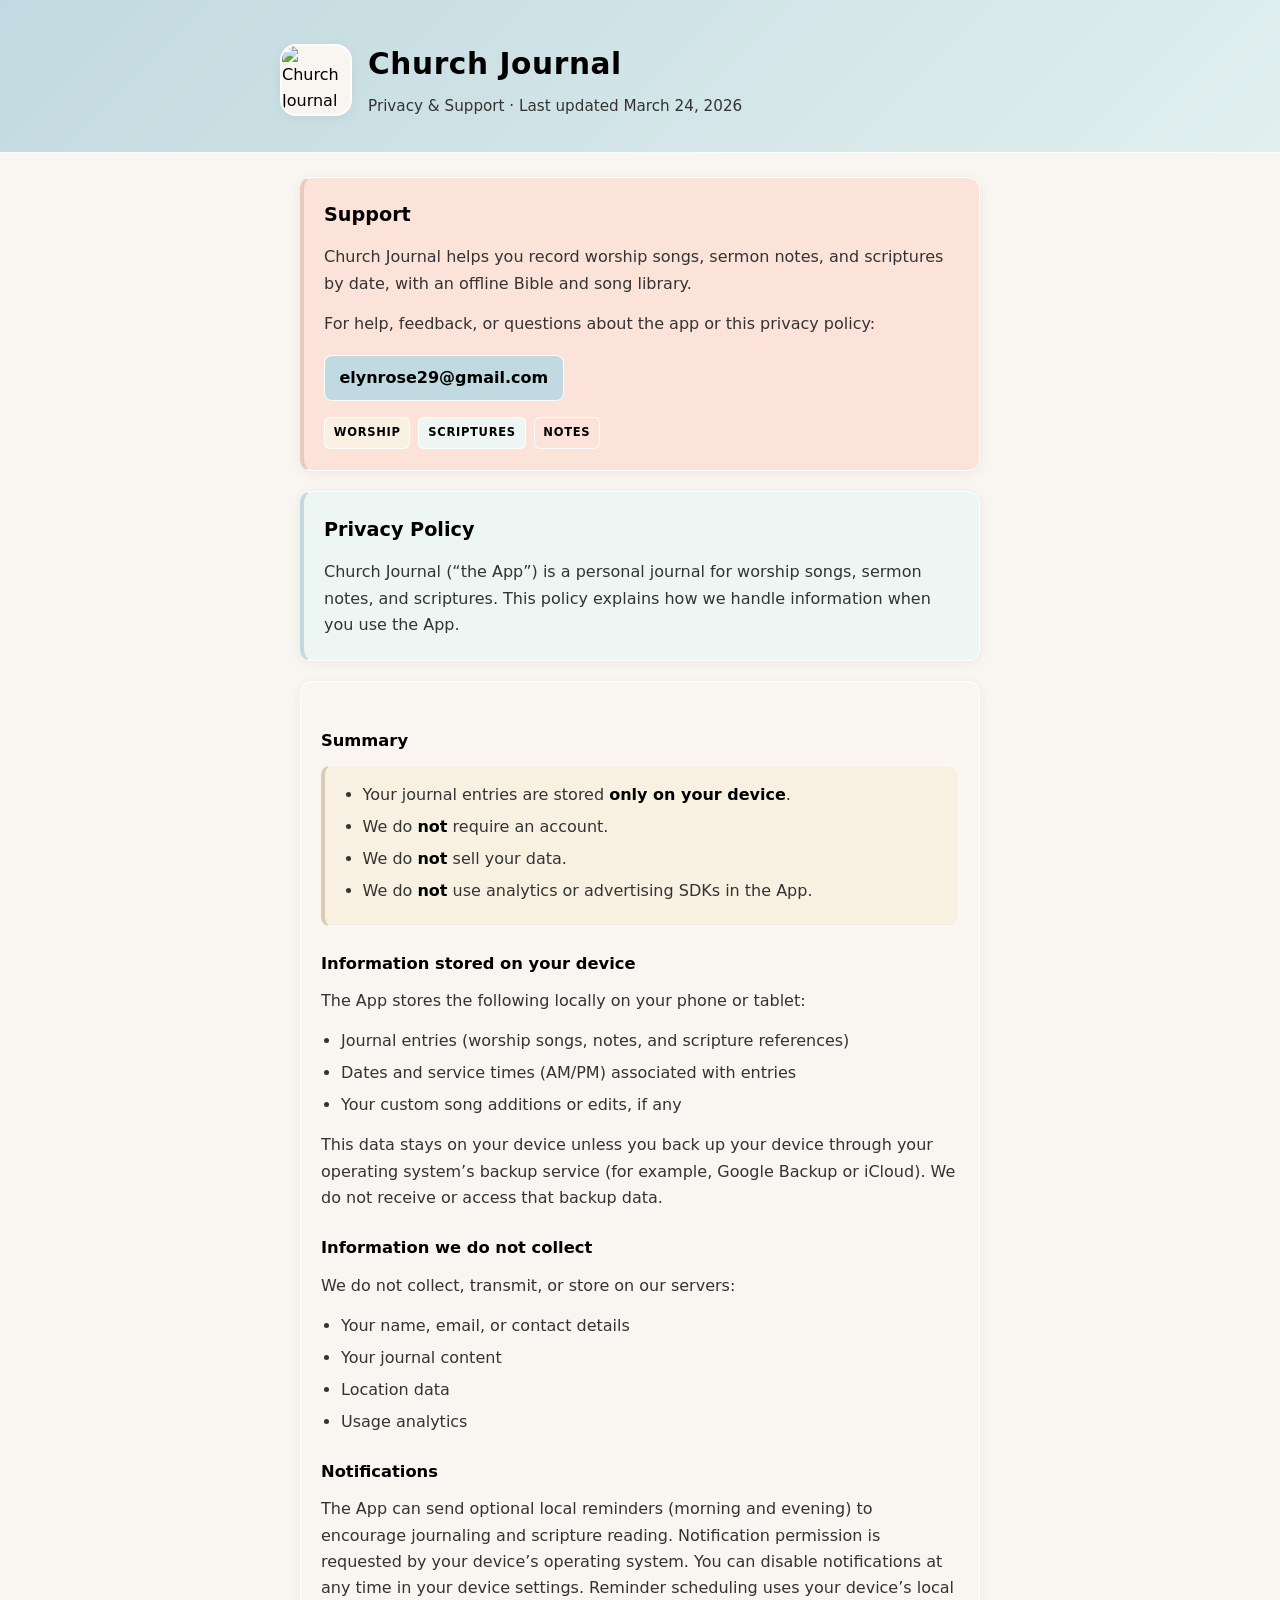
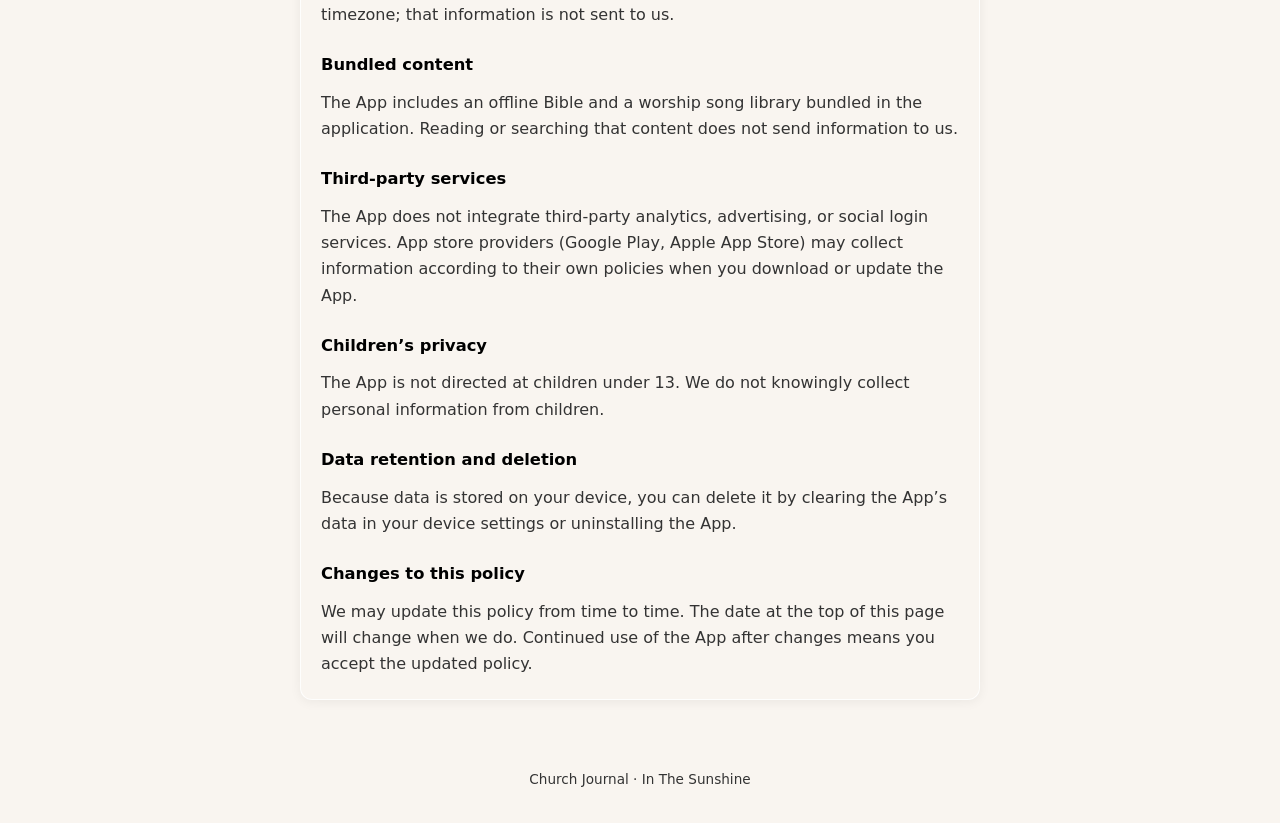
==== index.html @ a9217f93 "Style privacy and support page with Church Journal theme colors. Co-authored-by: Cursor <cursoragent" ====
<!DOCTYPE html>
<html lang="en">
<head>
  <meta charset="utf-8">
  <meta name="viewport" content="width=device-width, initial-scale=1">
  <title>Church Journal — Privacy & Support</title>
  <style>
    :root {
      --creamy-yellow: #F8F1E1;
      --mint-green: #EEF6F4;
      --off-white: #F9F5F0;
      --peach: #FBE3D9;
      --seafoam: #E1EFEE;
      --dusty-blue: #C1D9E0;
      --worship-accent: #DCCAB5;
      --notes-accent: #EACABD;
      --text: #000000;
      --text-soft: #333333;
      --border: rgba(255, 255, 255, 0.9);
      --shadow: 0 2px 12px rgba(0, 0, 0, 0.06);
    }

    * {
      box-sizing: border-box;
    }

    body {
      margin: 0;
      font-family: system-ui, -apple-system, "Segoe UI", sans-serif;
      background: var(--off-white);
      color: var(--text);
      line-height: 1.65;
    }

    .page {
      min-height: 100vh;
    }

    header {
      background: linear-gradient(135deg, var(--dusty-blue) 0%, var(--seafoam) 100%);
      border-bottom: 1px solid var(--border);
      padding: 2.5rem 1.25rem 2rem;
    }

    .header-inner {
      max-width: 720px;
      margin: 0 auto;
      display: flex;
      align-items: center;
      gap: 1rem;
    }

    .app-icon {
      width: 72px;
      height: 72px;
      border-radius: 16px;
      box-shadow: var(--shadow);
      border: 2px solid var(--border);
      background: var(--off-white);
      object-fit: cover;
    }

    header h1 {
      margin: 0;
      font-size: 1.85rem;
      font-weight: 800;
      letter-spacing: 0.02em;
    }

    header .subtitle {
      margin: 0.35rem 0 0;
      font-size: 0.95rem;
      color: var(--text-soft);
    }

    main {
      max-width: 720px;
      margin: 0 auto;
      padding: 1.5rem 1.25rem 3rem;
    }

    .section {
      background: #fff;
      border: 1px solid var(--border);
      border-radius: 12px;
      padding: 1.35rem 1.25rem;
      margin-bottom: 1.25rem;
      box-shadow: var(--shadow);
    }

    .section-support {
      background: var(--peach);
      border-left: 4px solid var(--notes-accent);
    }

    .section-privacy {
      background: var(--mint-green);
      border-left: 4px solid var(--dusty-blue);
    }

    .section-body {
      background: var(--off-white);
    }

    h2 {
      margin: 0 0 0.85rem;
      font-size: 1.2rem;
      font-weight: 700;
    }

    h3 {
      margin: 1.5rem 0 0.65rem;
      font-size: 1.02rem;
      font-weight: 700;
    }

    p {
      margin: 0 0 0.85rem;
      color: var(--text-soft);
    }

    p:last-child {
      margin-bottom: 0;
    }

    ul {
      margin: 0 0 0.85rem;
      padding-left: 1.25rem;
      color: var(--text-soft);
    }

    li {
      margin-bottom: 0.35rem;
    }

    li strong,
    p strong {
      color: var(--text);
    }

    a {
      color: var(--text);
      font-weight: 600;
      text-decoration: underline;
      text-decoration-color: var(--dusty-blue);
      text-underline-offset: 3px;
    }

    a:hover {
      text-decoration-color: var(--text);
    }

    .email-link {
      display: inline-block;
      margin-top: 0.25rem;
      padding: 0.55rem 0.9rem;
      background: var(--dusty-blue);
      border-radius: 8px;
      text-decoration: none;
      border: 1px solid var(--border);
    }

    .email-link:hover {
      background: var(--seafoam);
    }

    .summary-box {
      background: var(--creamy-yellow);
      border: 1px solid var(--border);
      border-left: 4px solid var(--worship-accent);
      border-radius: 10px;
      padding: 1rem 1.1rem;
      margin: 0.5rem 0 1rem;
    }

    .summary-box ul {
      margin-bottom: 0;
    }

    .category-strip {
      display: flex;
      gap: 0.5rem;
      flex-wrap: wrap;
      margin-top: 1rem;
    }

    .chip {
      font-size: 0.72rem;
      font-weight: 700;
      letter-spacing: 0.06em;
      text-transform: uppercase;
      padding: 0.35rem 0.55rem;
      border-radius: 6px;
      border: 1px solid var(--border);
    }

    .chip-worship { background: var(--creamy-yellow); }
    .chip-scripture { background: var(--mint-green); }
    .chip-notes { background: var(--peach); }

    footer {
      max-width: 720px;
      margin: 0 auto;
      padding: 0 1.25rem 2rem;
      text-align: center;
      font-size: 0.85rem;
      color: var(--text-soft);
    }

    @media (max-width: 480px) {
      header {
        padding-top: 2rem;
      }

      .header-inner {
        flex-direction: column;
        text-align: center;
      }

      header h1 {
        font-size: 1.55rem;
      }
    }
  </style>
</head>
<body>
  <div class="page">
    <header>
      <div class="header-inner">
        <img
          class="app-icon"
          src="https://raw.githubusercontent.com/elynrose/daily_light_journal/master/assets/app_icon.png"
          alt="Church Journal app icon"
          width="72"
          height="72"
        >
        <div>
          <h1>Church Journal</h1>
          <p class="subtitle">Privacy &amp; Support · Last updated March 24, 2026</p>
        </div>
      </div>
    </header>

    <main>
      <section class="section section-support" id="support">
        <h2>Support</h2>
        <p>Church Journal helps you record worship songs, sermon notes, and scriptures by date, with an offline Bible and song library.</p>
        <p>For help, feedback, or questions about the app or this privacy policy:</p>
        <p><a class="email-link" href="mailto:elynrose29@gmail.com">elynrose29@gmail.com</a></p>
        <div class="category-strip" aria-hidden="true">
          <span class="chip chip-worship">Worship</span>
          <span class="chip chip-scripture">Scriptures</span>
          <span class="chip chip-notes">Notes</span>
        </div>
      </section>

      <section class="section section-privacy" id="privacy">
        <h2>Privacy Policy</h2>
        <p>Church Journal (“the App”) is a personal journal for worship songs, sermon notes, and scriptures. This policy explains how we handle information when you use the App.</p>
      </section>

      <section class="section section-body">
        <h3>Summary</h3>
        <div class="summary-box">
          <ul>
            <li>Your journal entries are stored <strong>only on your device</strong>.</li>
            <li>We do <strong>not</strong> require an account.</li>
            <li>We do <strong>not</strong> sell your data.</li>
            <li>We do <strong>not</strong> use analytics or advertising SDKs in the App.</li>
          </ul>
        </div>

        <h3>Information stored on your device</h3>
        <p>The App stores the following locally on your phone or tablet:</p>
        <ul>
          <li>Journal entries (worship songs, notes, and scripture references)</li>
          <li>Dates and service times (AM/PM) associated with entries</li>
          <li>Your custom song additions or edits, if any</li>
        </ul>
        <p>This data stays on your device unless you back up your device through your operating system’s backup service (for example, Google Backup or iCloud). We do not receive or access that backup data.</p>

        <h3>Information we do not collect</h3>
        <p>We do not collect, transmit, or store on our servers:</p>
        <ul>
          <li>Your name, email, or contact details</li>
          <li>Your journal content</li>
          <li>Location data</li>
          <li>Usage analytics</li>
        </ul>

        <h3>Notifications</h3>
        <p>The App can send optional local reminders (morning and evening) to encourage journaling and scripture reading. Notification permission is requested by your device’s operating system. You can disable notifications at any time in your device settings. Reminder scheduling uses your device’s local timezone; that information is not sent to us.</p>

        <h3>Bundled content</h3>
        <p>The App includes an offline Bible and a worship song library bundled in the application. Reading or searching that content does not send information to us.</p>

        <h3>Third-party services</h3>
        <p>The App does not integrate third-party analytics, advertising, or social login services. App store providers (Google Play, Apple App Store) may collect information according to their own policies when you download or update the App.</p>

        <h3>Children’s privacy</h3>
        <p>The App is not directed at children under 13. We do not knowingly collect personal information from children.</p>

        <h3>Data retention and deletion</h3>
        <p>Because data is stored on your device, you can delete it by clearing the App’s data in your device settings or uninstalling the App.</p>

        <h3>Changes to this policy</h3>
        <p>We may update this policy from time to time. The date at the top of this page will change when we do. Continued use of the App after changes means you accept the updated policy.</p>
      </section>
    </main>

    <footer>
      Church Journal · In The Sunshine
    </footer>
  </div>
</body>
</html>
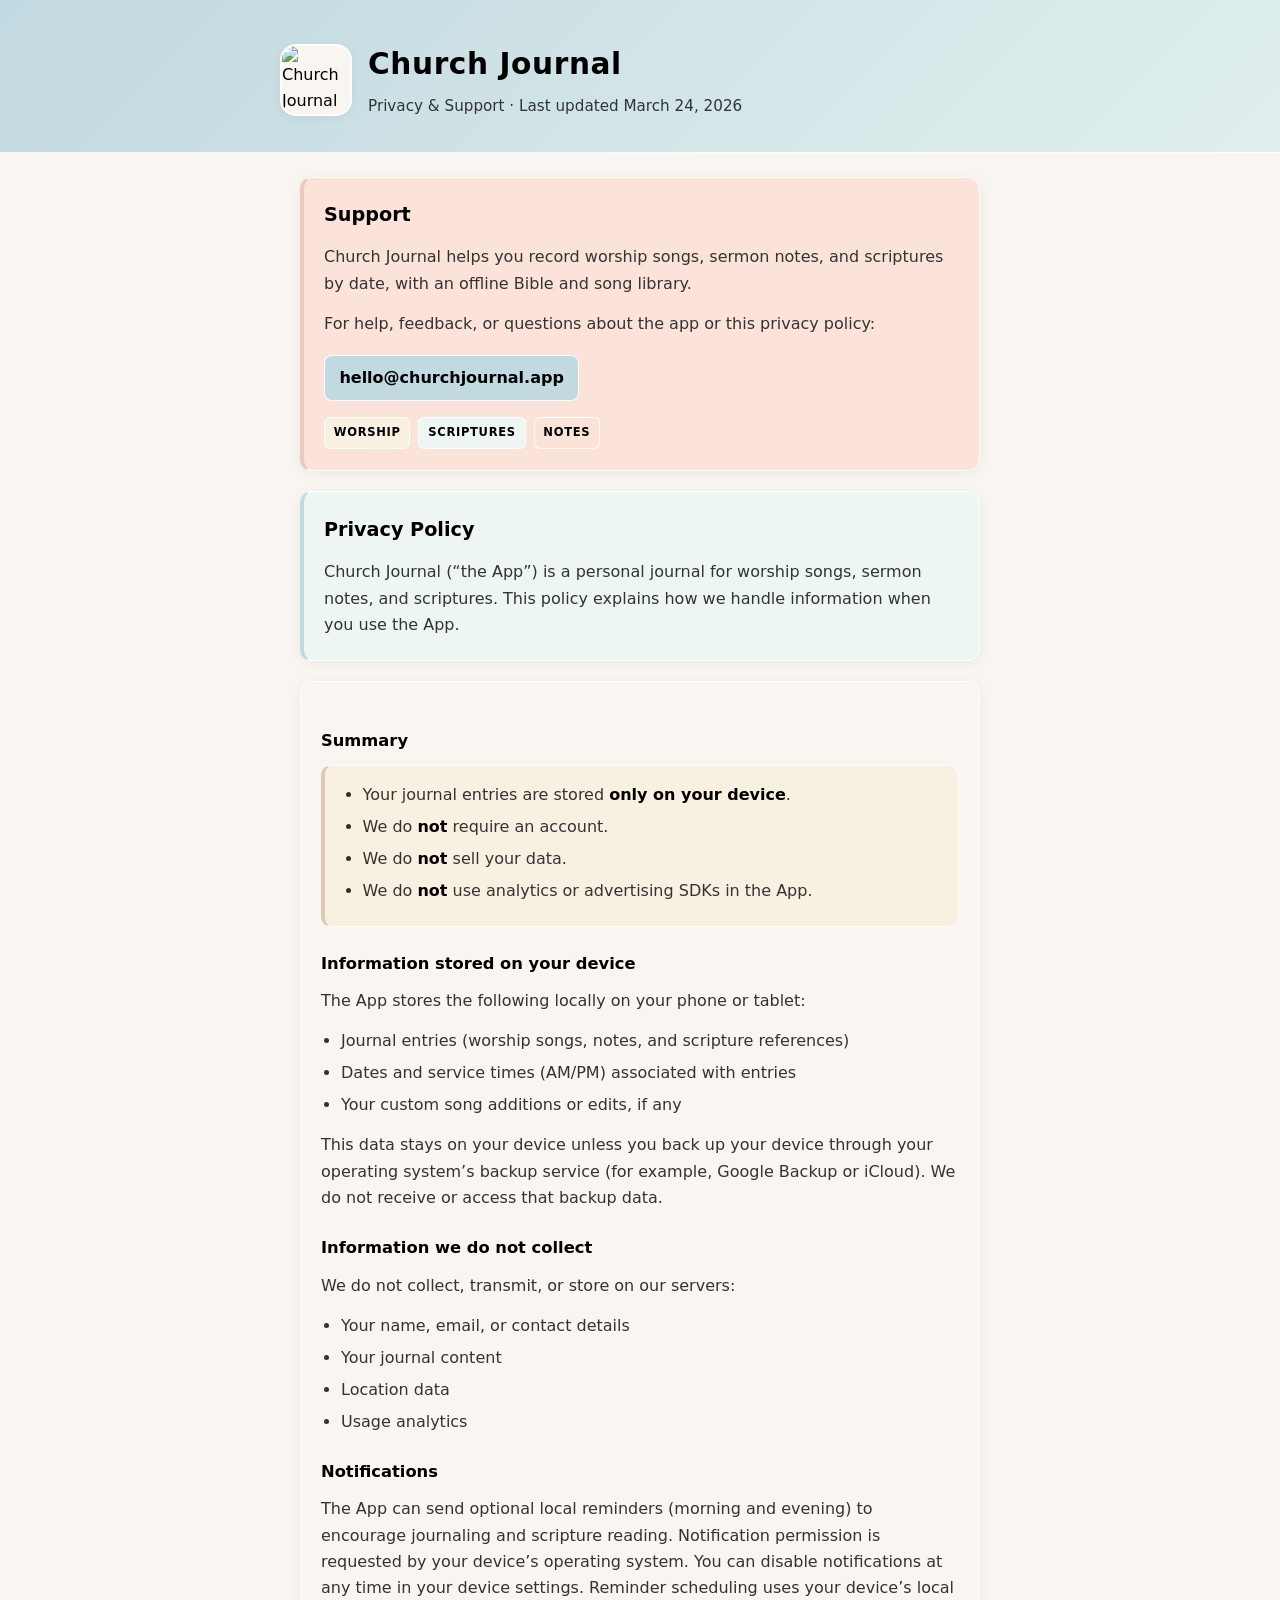
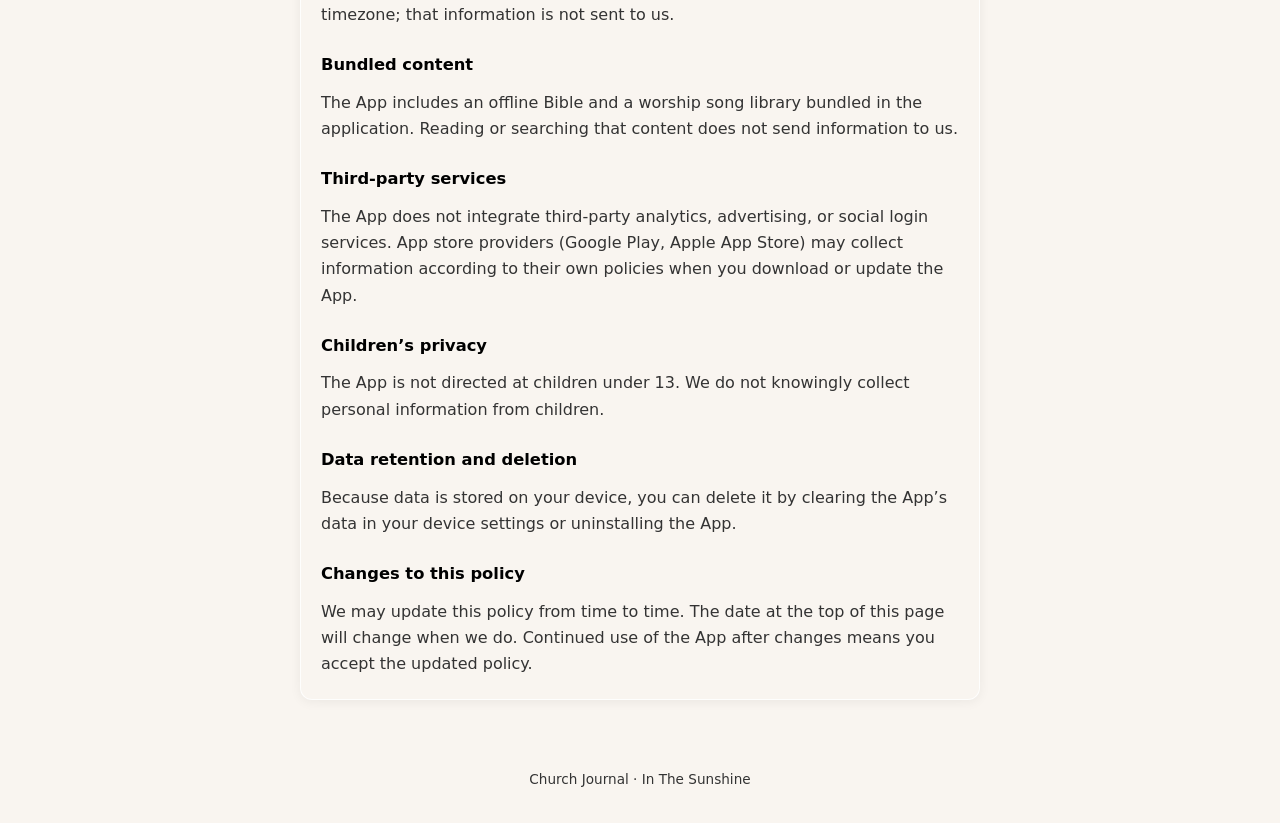
==== commit 89fd9de9: "Update support email to hello@churchjournal.app. Co-authored-by: Cursor <cursoragent@cursor.com>" ====
--- a/index.html
+++ b/index.html
@@ -246,7 +246,7 @@
         <h2>Support</h2>
         <p>Church Journal helps you record worship songs, sermon notes, and scriptures by date, with an offline Bible and song library.</p>
         <p>For help, feedback, or questions about the app or this privacy policy:</p>
-        <p><a class="email-link" href="mailto:elynrose29@gmail.com">elynrose29@gmail.com</a></p>
+        <p><a class="email-link" href="mailto:hello@churchjournal.app">hello@churchjournal.app</a></p>
         <div class="category-strip" aria-hidden="true">
           <span class="chip chip-worship">Worship</span>
           <span class="chip chip-scripture">Scriptures</span>
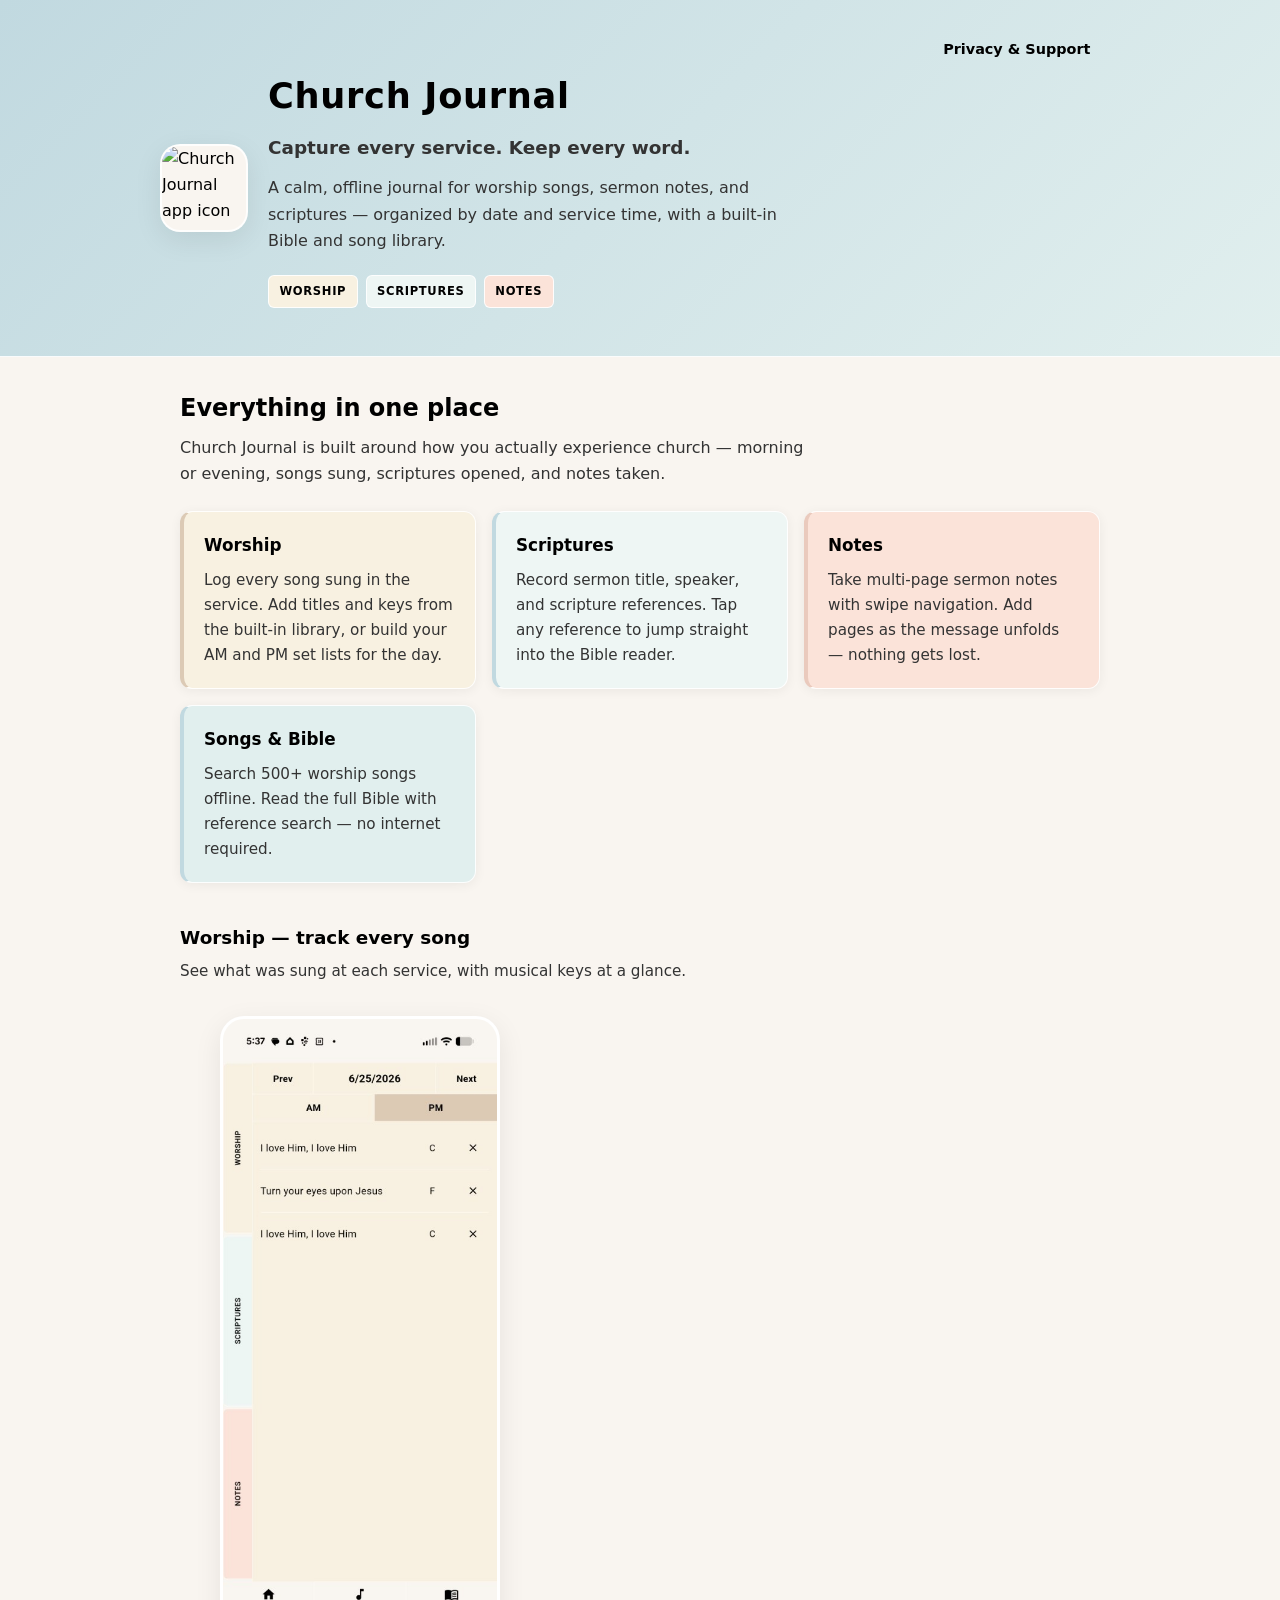
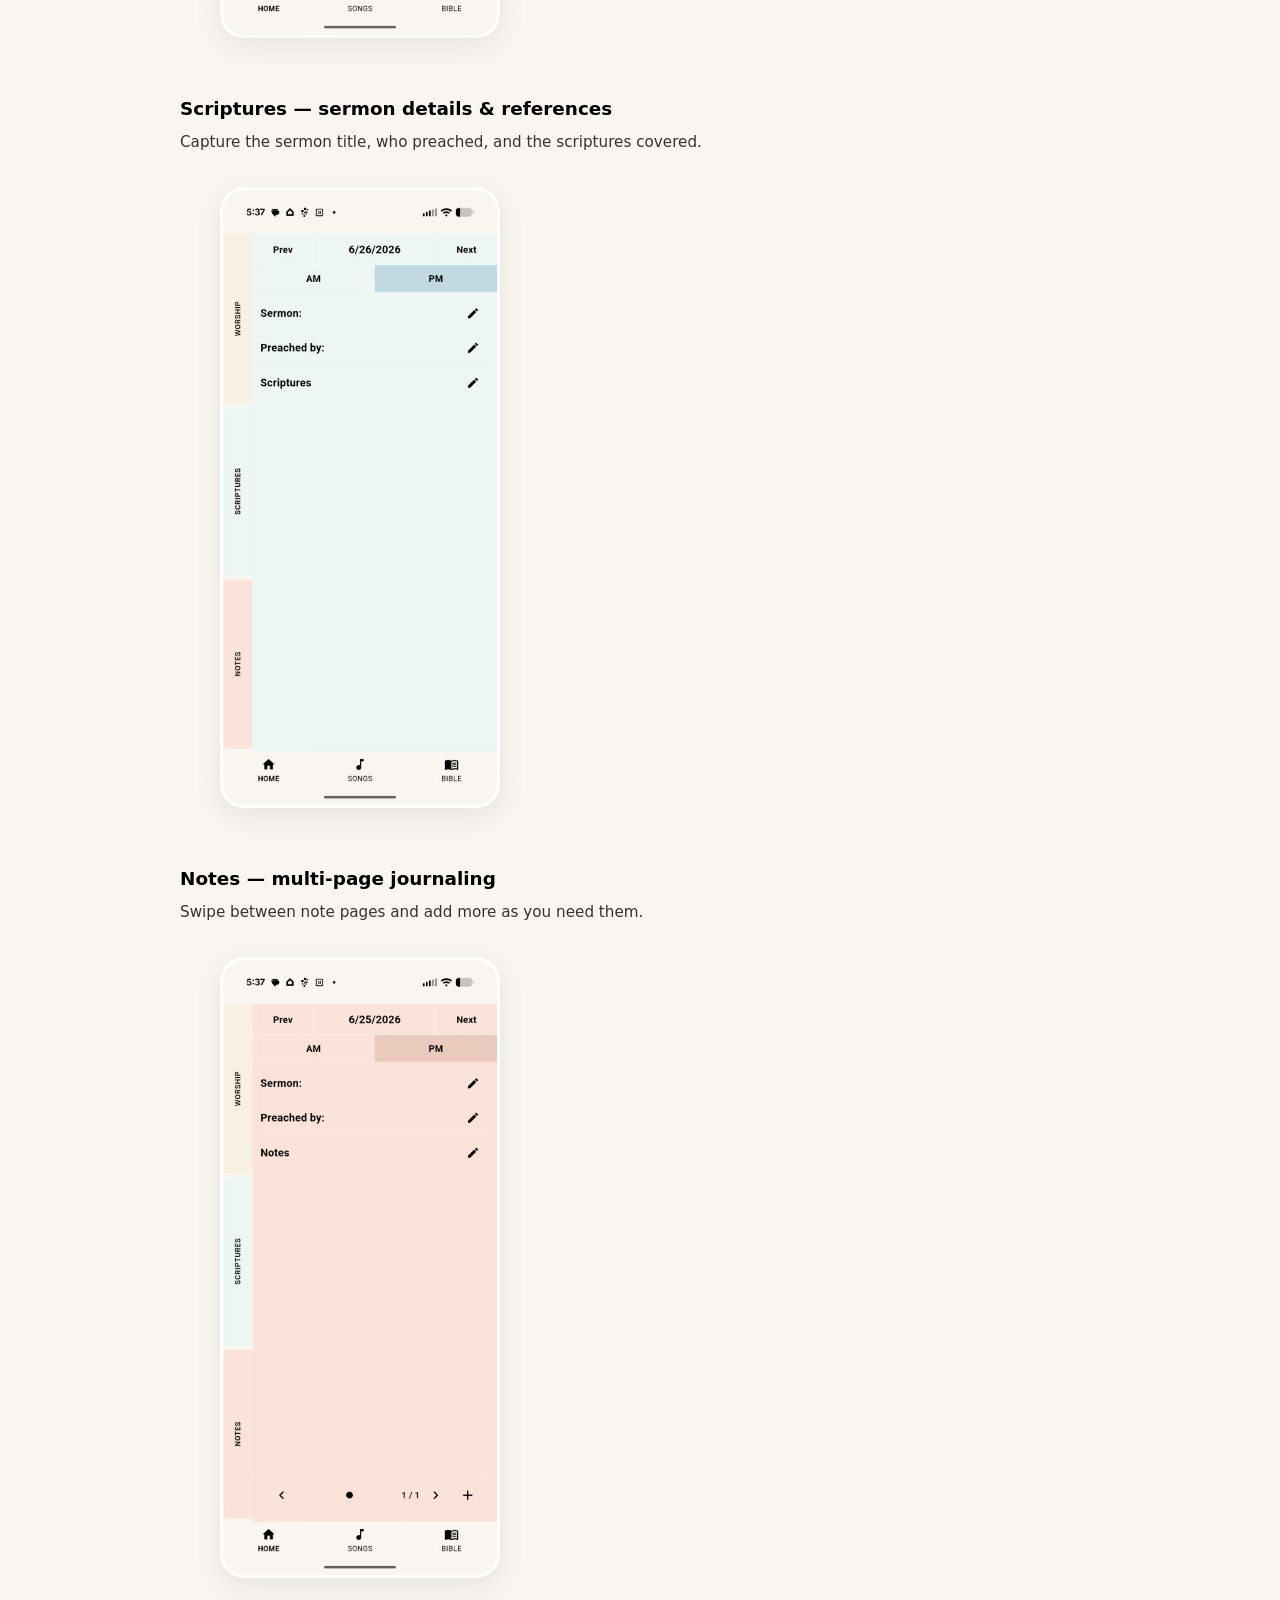
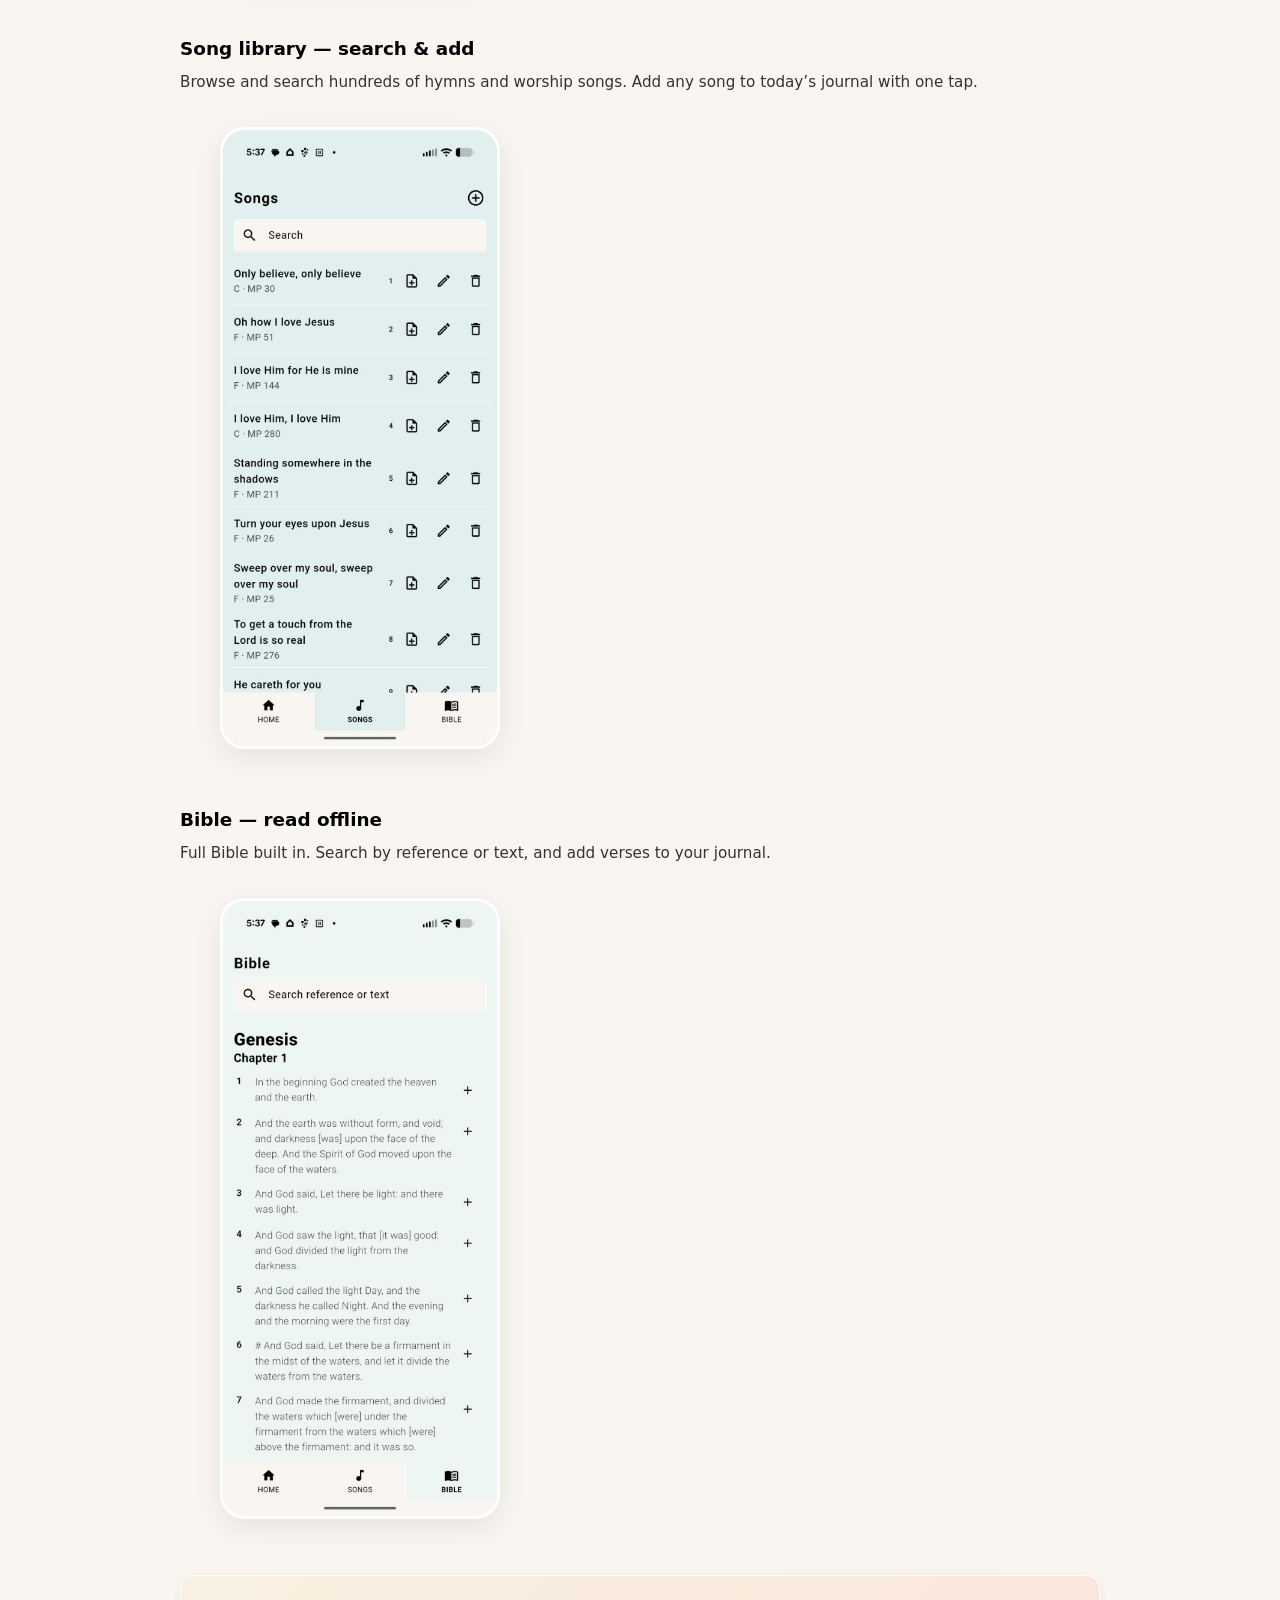
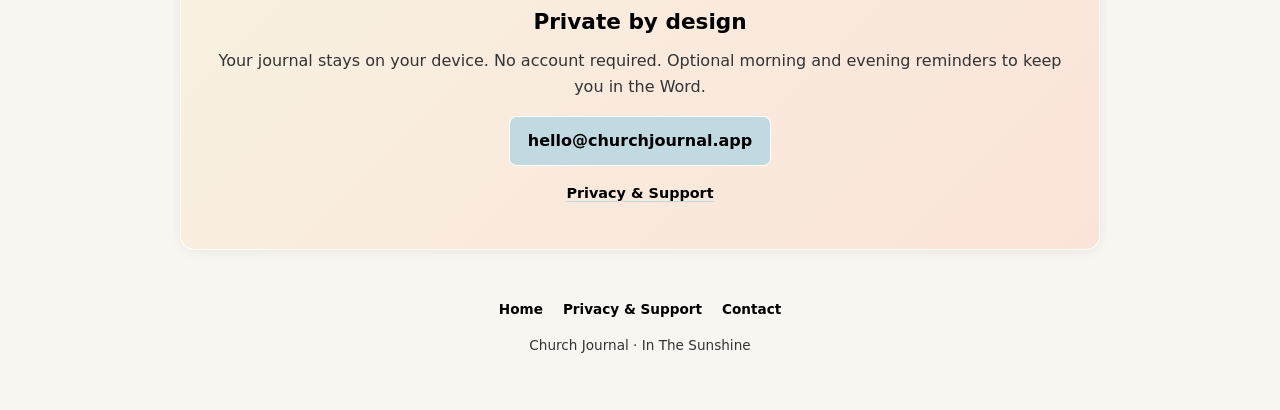
==== commit c5a3a45f: "Add app home page with feature descriptions and screenshots. Co-authored-by: Cursor <cursoragent@cur" ====
--- a/index.html
+++ b/index.html
@@ -3,314 +3,130 @@
 <head>
   <meta charset="utf-8">
   <meta name="viewport" content="width=device-width, initial-scale=1">
-  <title>Church Journal — Privacy & Support</title>
-  <style>
-    :root {
-      --creamy-yellow: #F8F1E1;
-      --mint-green: #EEF6F4;
-      --off-white: #F9F5F0;
-      --peach: #FBE3D9;
-      --seafoam: #E1EFEE;
-      --dusty-blue: #C1D9E0;
-      --worship-accent: #DCCAB5;
-      --notes-accent: #EACABD;
-      --text: #000000;
-      --text-soft: #333333;
-      --border: rgba(255, 255, 255, 0.9);
-      --shadow: 0 2px 12px rgba(0, 0, 0, 0.06);
-    }
-
-    * {
-      box-sizing: border-box;
-    }
-
-    body {
-      margin: 0;
-      font-family: system-ui, -apple-system, "Segoe UI", sans-serif;
-      background: var(--off-white);
-      color: var(--text);
-      line-height: 1.65;
-    }
-
-    .page {
-      min-height: 100vh;
-    }
-
-    header {
-      background: linear-gradient(135deg, var(--dusty-blue) 0%, var(--seafoam) 100%);
-      border-bottom: 1px solid var(--border);
-      padding: 2.5rem 1.25rem 2rem;
-    }
-
-    .header-inner {
-      max-width: 720px;
-      margin: 0 auto;
-      display: flex;
-      align-items: center;
-      gap: 1rem;
-    }
-
-    .app-icon {
-      width: 72px;
-      height: 72px;
-      border-radius: 16px;
-      box-shadow: var(--shadow);
-      border: 2px solid var(--border);
-      background: var(--off-white);
-      object-fit: cover;
-    }
-
-    header h1 {
-      margin: 0;
-      font-size: 1.85rem;
-      font-weight: 800;
-      letter-spacing: 0.02em;
-    }
-
-    header .subtitle {
-      margin: 0.35rem 0 0;
-      font-size: 0.95rem;
-      color: var(--text-soft);
-    }
-
-    main {
-      max-width: 720px;
-      margin: 0 auto;
-      padding: 1.5rem 1.25rem 3rem;
-    }
-
-    .section {
-      background: #fff;
-      border: 1px solid var(--border);
-      border-radius: 12px;
-      padding: 1.35rem 1.25rem;
-      margin-bottom: 1.25rem;
-      box-shadow: var(--shadow);
-    }
-
-    .section-support {
-      background: var(--peach);
-      border-left: 4px solid var(--notes-accent);
-    }
-
-    .section-privacy {
-      background: var(--mint-green);
-      border-left: 4px solid var(--dusty-blue);
-    }
-
-    .section-body {
-      background: var(--off-white);
-    }
-
-    h2 {
-      margin: 0 0 0.85rem;
-      font-size: 1.2rem;
-      font-weight: 700;
-    }
-
-    h3 {
-      margin: 1.5rem 0 0.65rem;
-      font-size: 1.02rem;
-      font-weight: 700;
-    }
-
-    p {
-      margin: 0 0 0.85rem;
-      color: var(--text-soft);
-    }
-
-    p:last-child {
-      margin-bottom: 0;
-    }
-
-    ul {
-      margin: 0 0 0.85rem;
-      padding-left: 1.25rem;
-      color: var(--text-soft);
-    }
-
-    li {
-      margin-bottom: 0.35rem;
-    }
-
-    li strong,
-    p strong {
-      color: var(--text);
-    }
-
-    a {
-      color: var(--text);
-      font-weight: 600;
-      text-decoration: underline;
-      text-decoration-color: var(--dusty-blue);
-      text-underline-offset: 3px;
-    }
-
-    a:hover {
-      text-decoration-color: var(--text);
-    }
-
-    .email-link {
-      display: inline-block;
-      margin-top: 0.25rem;
-      padding: 0.55rem 0.9rem;
-      background: var(--dusty-blue);
-      border-radius: 8px;
-      text-decoration: none;
-      border: 1px solid var(--border);
-    }
-
-    .email-link:hover {
-      background: var(--seafoam);
-    }
-
-    .summary-box {
-      background: var(--creamy-yellow);
-      border: 1px solid var(--border);
-      border-left: 4px solid var(--worship-accent);
-      border-radius: 10px;
-      padding: 1rem 1.1rem;
-      margin: 0.5rem 0 1rem;
-    }
-
-    .summary-box ul {
-      margin-bottom: 0;
-    }
-
-    .category-strip {
-      display: flex;
-      gap: 0.5rem;
-      flex-wrap: wrap;
-      margin-top: 1rem;
-    }
-
-    .chip {
-      font-size: 0.72rem;
-      font-weight: 700;
-      letter-spacing: 0.06em;
-      text-transform: uppercase;
-      padding: 0.35rem 0.55rem;
-      border-radius: 6px;
-      border: 1px solid var(--border);
-    }
-
-    .chip-worship { background: var(--creamy-yellow); }
-    .chip-scripture { background: var(--mint-green); }
-    .chip-notes { background: var(--peach); }
-
-    footer {
-      max-width: 720px;
-      margin: 0 auto;
-      padding: 0 1.25rem 2rem;
-      text-align: center;
-      font-size: 0.85rem;
-      color: var(--text-soft);
-    }
-
-    @media (max-width: 480px) {
-      header {
-        padding-top: 2rem;
-      }
-
-      .header-inner {
-        flex-direction: column;
-        text-align: center;
-      }
-
-      header h1 {
-        font-size: 1.55rem;
-      }
-    }
-  </style>
+  <meta name="description" content="Church Journal — record worship songs, sermon notes, and scriptures by date. Offline Bible and song library included.">
+  <title>Church Journal — Your church service companion</title>
+  <link rel="stylesheet" href="styles.css">
 </head>
 <body>
-  <div class="page">
-    <header>
-      <div class="header-inner">
-        <img
-          class="app-icon"
-          src="https://raw.githubusercontent.com/elynrose/daily_light_journal/master/assets/app_icon.png"
-          alt="Church Journal app icon"
-          width="72"
-          height="72"
-        >
-        <div>
-          <h1>Church Journal</h1>
-          <p class="subtitle">Privacy &amp; Support · Last updated March 24, 2026</p>
-        </div>
-      </div>
-    </header>
-
-    <main>
-      <section class="section section-support" id="support">
-        <h2>Support</h2>
-        <p>Church Journal helps you record worship songs, sermon notes, and scriptures by date, with an offline Bible and song library.</p>
-        <p>For help, feedback, or questions about the app or this privacy policy:</p>
-        <p><a class="email-link" href="mailto:hello@churchjournal.app">hello@churchjournal.app</a></p>
-        <div class="category-strip" aria-hidden="true">
+  <header class="hero">
+    <nav class="site-nav" aria-label="Site">
+      <a href="privacy.html">Privacy &amp; Support</a>
+    </nav>
+    <div class="header-inner">
+      <img
+        class="app-icon"
+        src="https://raw.githubusercontent.com/elynrose/daily_light_journal/master/assets/app_icon.png"
+        alt="Church Journal app icon"
+        width="88"
+        height="88"
+      >
+      <div>
+        <h1>Church Journal</h1>
+        <p class="tagline">Capture every service. Keep every word.</p>
+        <p class="intro">
+          A calm, offline journal for worship songs, sermon notes, and scriptures —
+          organized by date and service time, with a built-in Bible and song library.
+        </p>
+        <div class="chip-row" aria-hidden="true">
           <span class="chip chip-worship">Worship</span>
           <span class="chip chip-scripture">Scriptures</span>
           <span class="chip chip-notes">Notes</span>
         </div>
-      </section>
+      </div>
+    </div>
+  </header>
 
-      <section class="section section-privacy" id="privacy">
-        <h2>Privacy Policy</h2>
-        <p>Church Journal (“the App”) is a personal journal for worship songs, sermon notes, and scriptures. This policy explains how we handle information when you use the App.</p>
-      </section>
+  <main>
+    <h2 class="section-title">Everything in one place</h2>
+    <p class="section-lead">
+      Church Journal is built around how you actually experience church —
+      morning or evening, songs sung, scriptures opened, and notes taken.
+    </p>
 
-      <section class="section section-body">
-        <h3>Summary</h3>
-        <div class="summary-box">
-          <ul>
-            <li>Your journal entries are stored <strong>only on your device</strong>.</li>
-            <li>We do <strong>not</strong> require an account.</li>
-            <li>We do <strong>not</strong> sell your data.</li>
-            <li>We do <strong>not</strong> use analytics or advertising SDKs in the App.</li>
-          </ul>
-        </div>
+    <div class="feature-grid">
+      <article class="feature-card worship">
+        <h3>Worship</h3>
+        <p>Log every song sung in the service. Add titles and keys from the built-in library, or build your AM and PM set lists for the day.</p>
+      </article>
+      <article class="feature-card scripture">
+        <h3>Scriptures</h3>
+        <p>Record sermon title, speaker, and scripture references. Tap any reference to jump straight into the Bible reader.</p>
+      </article>
+      <article class="feature-card notes">
+        <h3>Notes</h3>
+        <p>Take multi-page sermon notes with swipe navigation. Add pages as the message unfolds — nothing gets lost.</p>
+      </article>
+      <article class="feature-card library">
+        <h3>Songs &amp; Bible</h3>
+        <p>Search 500+ worship songs offline. Read the full Bible with reference search — no internet required.</p>
+      </article>
+    </div>
 
-        <h3>Information stored on your device</h3>
-        <p>The App stores the following locally on your phone or tablet:</p>
-        <ul>
-          <li>Journal entries (worship songs, notes, and scripture references)</li>
-          <li>Dates and service times (AM/PM) associated with entries</li>
-          <li>Your custom song additions or edits, if any</li>
-        </ul>
-        <p>This data stays on your device unless you back up your device through your operating system’s backup service (for example, Google Backup or iCloud). We do not receive or access that backup data.</p>
+    <section class="screenshot-block">
+      <h3>Worship — track every song</h3>
+      <p>See what was sung at each service, with musical keys at a glance.</p>
+      <div class="screenshot-row">
+        <figure class="phone-frame">
+          <img src="images/worship.png" alt="Worship tab showing songs listed for a PM service" width="280" height="560">
+        </figure>
+      </div>
+    </section>
 
-        <h3>Information we do not collect</h3>
-        <p>We do not collect, transmit, or store on our servers:</p>
-        <ul>
-          <li>Your name, email, or contact details</li>
-          <li>Your journal content</li>
-          <li>Location data</li>
-          <li>Usage analytics</li>
-        </ul>
+    <section class="screenshot-block">
+      <h3>Scriptures — sermon details &amp; references</h3>
+      <p>Capture the sermon title, who preached, and the scriptures covered.</p>
+      <div class="screenshot-row">
+        <figure class="phone-frame">
+          <img src="images/scriptures.png" alt="Scriptures tab with sermon and preached by fields" width="280" height="560">
+        </figure>
+      </div>
+    </section>
 
-        <h3>Notifications</h3>
-        <p>The App can send optional local reminders (morning and evening) to encourage journaling and scripture reading. Notification permission is requested by your device’s operating system. You can disable notifications at any time in your device settings. Reminder scheduling uses your device’s local timezone; that information is not sent to us.</p>
+    <section class="screenshot-block">
+      <h3>Notes — multi-page journaling</h3>
+      <p>Swipe between note pages and add more as you need them.</p>
+      <div class="screenshot-row">
+        <figure class="phone-frame">
+          <img src="images/notes.png" alt="Notes tab with paginated sermon notes" width="280" height="560">
+        </figure>
+      </div>
+    </section>
 
-        <h3>Bundled content</h3>
-        <p>The App includes an offline Bible and a worship song library bundled in the application. Reading or searching that content does not send information to us.</p>
+    <section class="screenshot-block">
+      <h3>Song library — search &amp; add</h3>
+      <p>Browse and search hundreds of hymns and worship songs. Add any song to today’s journal with one tap.</p>
+      <div class="screenshot-row">
+        <figure class="phone-frame">
+          <img src="images/songs.png" alt="Songs library with search and song list" width="280" height="560">
+        </figure>
+      </div>
+    </section>
 
-        <h3>Third-party services</h3>
-        <p>The App does not integrate third-party analytics, advertising, or social login services. App store providers (Google Play, Apple App Store) may collect information according to their own policies when you download or update the App.</p>
+    <section class="screenshot-block">
+      <h3>Bible — read offline</h3>
+      <p>Full Bible built in. Search by reference or text, and add verses to your journal.</p>
+      <div class="screenshot-row">
+        <figure class="phone-frame">
+          <img src="images/bible.png" alt="Bible reader showing Genesis chapter 1" width="280" height="560">
+        </figure>
+      </div>
+    </section>
 
-        <h3>Children’s privacy</h3>
-        <p>The App is not directed at children under 13. We do not knowingly collect personal information from children.</p>
+    <section class="cta-box">
+      <h2>Private by design</h2>
+      <p>Your journal stays on your device. No account required. Optional morning and evening reminders to keep you in the Word.</p>
+      <p><a class="email-link" href="mailto:hello@churchjournal.app">hello@churchjournal.app</a></p>
+      <p style="margin-top:1rem;font-size:0.9rem;"><a href="privacy.html">Privacy &amp; Support</a></p>
+    </section>
+  </main>
 
-        <h3>Data retention and deletion</h3>
-        <p>Because data is stored on your device, you can delete it by clearing the App’s data in your device settings or uninstalling the App.</p>
-
-        <h3>Changes to this policy</h3>
-        <p>We may update this policy from time to time. The date at the top of this page will change when we do. Continued use of the App after changes means you accept the updated policy.</p>
-      </section>
-    </main>
-
-    <footer>
-      Church Journal · In The Sunshine
-    </footer>
-  </div>
+  <footer>
+    <nav aria-label="Footer">
+      <a href="index.html">Home</a>
+      <a href="privacy.html">Privacy &amp; Support</a>
+      <a href="mailto:hello@churchjournal.app">Contact</a>
+    </nav>
+    <p>Church Journal · In The Sunshine</p>
+  </footer>
 </body>
 </html>
--- a/styles.css
+++ b/styles.css
@@ -0,0 +1,360 @@
+:root {
+  --creamy-yellow: #F8F1E1;
+  --mint-green: #EEF6F4;
+  --off-white: #F9F5F0;
+  --peach: #FBE3D9;
+  --seafoam: #E1EFEE;
+  --dusty-blue: #C1D9E0;
+  --worship-accent: #DCCAB5;
+  --notes-accent: #EACABD;
+  --text: #000000;
+  --text-soft: #333333;
+  --border: rgba(255, 255, 255, 0.9);
+  --shadow: 0 2px 12px rgba(0, 0, 0, 0.06);
+  --shadow-lg: 0 8px 28px rgba(0, 0, 0, 0.08);
+}
+
+* {
+  box-sizing: border-box;
+}
+
+body {
+  margin: 0;
+  font-family: system-ui, -apple-system, "Segoe UI", sans-serif;
+  background: var(--off-white);
+  color: var(--text);
+  line-height: 1.65;
+}
+
+a {
+  color: var(--text);
+  font-weight: 600;
+  text-decoration: underline;
+  text-decoration-color: var(--dusty-blue);
+  text-underline-offset: 3px;
+}
+
+a:hover {
+  text-decoration-color: var(--text);
+}
+
+.site-nav {
+  max-width: 960px;
+  margin: 0 auto;
+  padding: 1rem 1.25rem 0;
+  display: flex;
+  justify-content: flex-end;
+  gap: 1.25rem;
+  font-size: 0.9rem;
+}
+
+.site-nav a {
+  text-decoration: none;
+  padding: 0.35rem 0.6rem;
+  border-radius: 6px;
+}
+
+.site-nav a:hover {
+  background: rgba(255, 255, 255, 0.5);
+}
+
+header.hero {
+  background: linear-gradient(135deg, var(--dusty-blue) 0%, var(--seafoam) 100%);
+  border-bottom: 1px solid var(--border);
+  padding: 1rem 1.25rem 3rem;
+}
+
+.header-inner {
+  max-width: 960px;
+  margin: 0 auto;
+  display: flex;
+  align-items: center;
+  gap: 1.25rem;
+}
+
+.app-icon {
+  width: 88px;
+  height: 88px;
+  border-radius: 20px;
+  box-shadow: var(--shadow-lg);
+  border: 2px solid var(--border);
+  background: var(--off-white);
+  object-fit: cover;
+  flex-shrink: 0;
+}
+
+header h1 {
+  margin: 0;
+  font-size: 2.2rem;
+  font-weight: 800;
+  letter-spacing: 0.02em;
+}
+
+header .tagline {
+  margin: 0.5rem 0 0;
+  font-size: 1.15rem;
+  font-weight: 600;
+  color: var(--text-soft);
+}
+
+header .intro {
+  margin: 0.75rem 0 0;
+  max-width: 540px;
+  font-size: 1rem;
+  color: var(--text-soft);
+}
+
+.chip-row {
+  display: flex;
+  gap: 0.5rem;
+  flex-wrap: wrap;
+  margin-top: 1.25rem;
+}
+
+.chip {
+  font-size: 0.72rem;
+  font-weight: 700;
+  letter-spacing: 0.06em;
+  text-transform: uppercase;
+  padding: 0.4rem 0.65rem;
+  border-radius: 6px;
+  border: 1px solid var(--border);
+}
+
+.chip-worship { background: var(--creamy-yellow); }
+.chip-scripture { background: var(--mint-green); }
+.chip-notes { background: var(--peach); }
+
+main {
+  max-width: 960px;
+  margin: 0 auto;
+  padding: 2rem 1.25rem 3rem;
+}
+
+.section-title {
+  margin: 0 0 0.35rem;
+  font-size: 1.5rem;
+  font-weight: 800;
+}
+
+.section-lead {
+  margin: 0 0 1.5rem;
+  color: var(--text-soft);
+  max-width: 640px;
+}
+
+.feature-grid {
+  display: grid;
+  grid-template-columns: repeat(auto-fit, minmax(260px, 1fr));
+  gap: 1rem;
+  margin-bottom: 2.5rem;
+}
+
+.feature-card {
+  border: 1px solid var(--border);
+  border-radius: 12px;
+  padding: 1.25rem;
+  box-shadow: var(--shadow);
+}
+
+.feature-card.worship {
+  background: var(--creamy-yellow);
+  border-left: 4px solid var(--worship-accent);
+}
+
+.feature-card.scripture {
+  background: var(--mint-green);
+  border-left: 4px solid var(--dusty-blue);
+}
+
+.feature-card.notes {
+  background: var(--peach);
+  border-left: 4px solid var(--notes-accent);
+}
+
+.feature-card.library {
+  background: var(--seafoam);
+  border-left: 4px solid var(--dusty-blue);
+}
+
+.feature-card h3 {
+  margin: 0 0 0.5rem;
+  font-size: 1.05rem;
+}
+
+.feature-card p {
+  margin: 0;
+  font-size: 0.95rem;
+  color: var(--text-soft);
+}
+
+.screenshot-block {
+  margin-bottom: 2.5rem;
+}
+
+.screenshot-block h3 {
+  margin: 0 0 0.35rem;
+  font-size: 1.15rem;
+}
+
+.screenshot-block p {
+  margin: 0 0 1rem;
+  color: var(--text-soft);
+  font-size: 0.95rem;
+}
+
+.phone-frame {
+  display: inline-block;
+  max-width: 280px;
+  border-radius: 24px;
+  overflow: hidden;
+  box-shadow: var(--shadow-lg);
+  border: 3px solid rgba(255, 255, 255, 0.85);
+  background: #fff;
+}
+
+.phone-frame img {
+  display: block;
+  width: 100%;
+  height: auto;
+}
+
+.screenshot-row {
+  display: flex;
+  flex-wrap: wrap;
+  gap: 1.25rem;
+  align-items: flex-start;
+}
+
+.cta-box {
+  background: linear-gradient(135deg, var(--creamy-yellow) 0%, var(--peach) 100%);
+  border: 1px solid var(--border);
+  border-radius: 14px;
+  padding: 1.75rem 1.5rem;
+  text-align: center;
+  box-shadow: var(--shadow);
+}
+
+.cta-box h2 {
+  margin: 0 0 0.5rem;
+  font-size: 1.35rem;
+}
+
+.cta-box p {
+  margin: 0 0 1rem;
+  color: var(--text-soft);
+}
+
+.email-link {
+  display: inline-block;
+  padding: 0.65rem 1.1rem;
+  background: var(--dusty-blue);
+  border-radius: 8px;
+  text-decoration: none;
+  border: 1px solid var(--border);
+  font-weight: 600;
+}
+
+.email-link:hover {
+  background: var(--seafoam);
+}
+
+footer {
+  max-width: 960px;
+  margin: 0 auto;
+  padding: 0 1.25rem 2.5rem;
+  text-align: center;
+  font-size: 0.85rem;
+  color: var(--text-soft);
+}
+
+footer nav {
+  margin-bottom: 0.75rem;
+  display: flex;
+  justify-content: center;
+  gap: 1.25rem;
+  flex-wrap: wrap;
+}
+
+footer nav a {
+  text-decoration: none;
+}
+
+/* Privacy page extras */
+.section {
+  background: #fff;
+  border: 1px solid var(--border);
+  border-radius: 12px;
+  padding: 1.35rem 1.25rem;
+  margin-bottom: 1.25rem;
+  box-shadow: var(--shadow);
+}
+
+.section-support {
+  background: var(--peach);
+  border-left: 4px solid var(--notes-accent);
+}
+
+.section-privacy {
+  background: var(--mint-green);
+  border-left: 4px solid var(--dusty-blue);
+}
+
+.section-body {
+  background: var(--off-white);
+}
+
+.section h2 {
+  margin: 0 0 0.85rem;
+  font-size: 1.2rem;
+  font-weight: 700;
+}
+
+.section h3 {
+  margin: 1.5rem 0 0.65rem;
+  font-size: 1.02rem;
+  font-weight: 700;
+}
+
+.section p {
+  margin: 0 0 0.85rem;
+  color: var(--text-soft);
+}
+
+.section ul {
+  margin: 0 0 0.85rem;
+  padding-left: 1.25rem;
+  color: var(--text-soft);
+}
+
+.summary-box {
+  background: var(--creamy-yellow);
+  border: 1px solid var(--border);
+  border-left: 4px solid var(--worship-accent);
+  border-radius: 10px;
+  padding: 1rem 1.1rem;
+  margin: 0.5rem 0 1rem;
+}
+
+.summary-box ul {
+  margin-bottom: 0;
+}
+
+@media (max-width: 640px) {
+  .header-inner {
+    flex-direction: column;
+    text-align: center;
+  }
+
+  header h1 {
+    font-size: 1.75rem;
+  }
+
+  .chip-row {
+    justify-content: center;
+  }
+
+  .phone-frame {
+    max-width: 240px;
+  }
+}
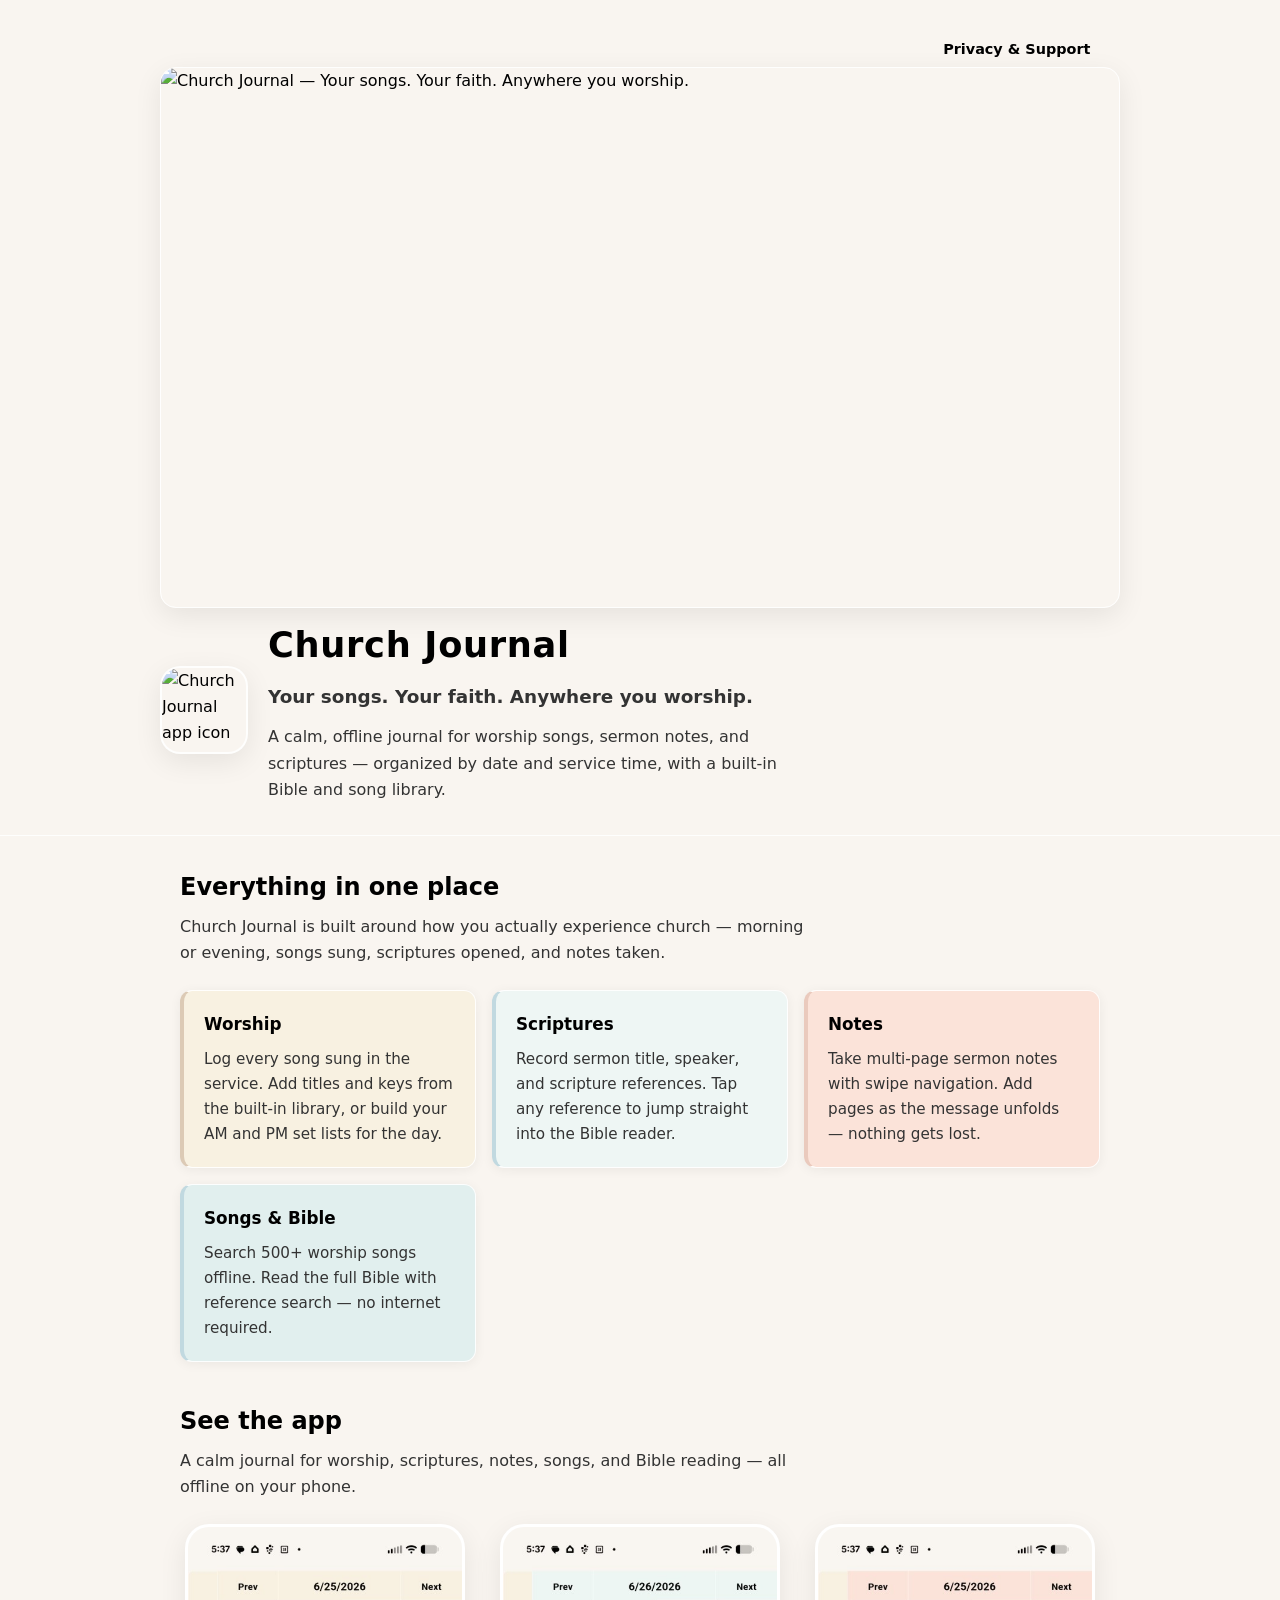
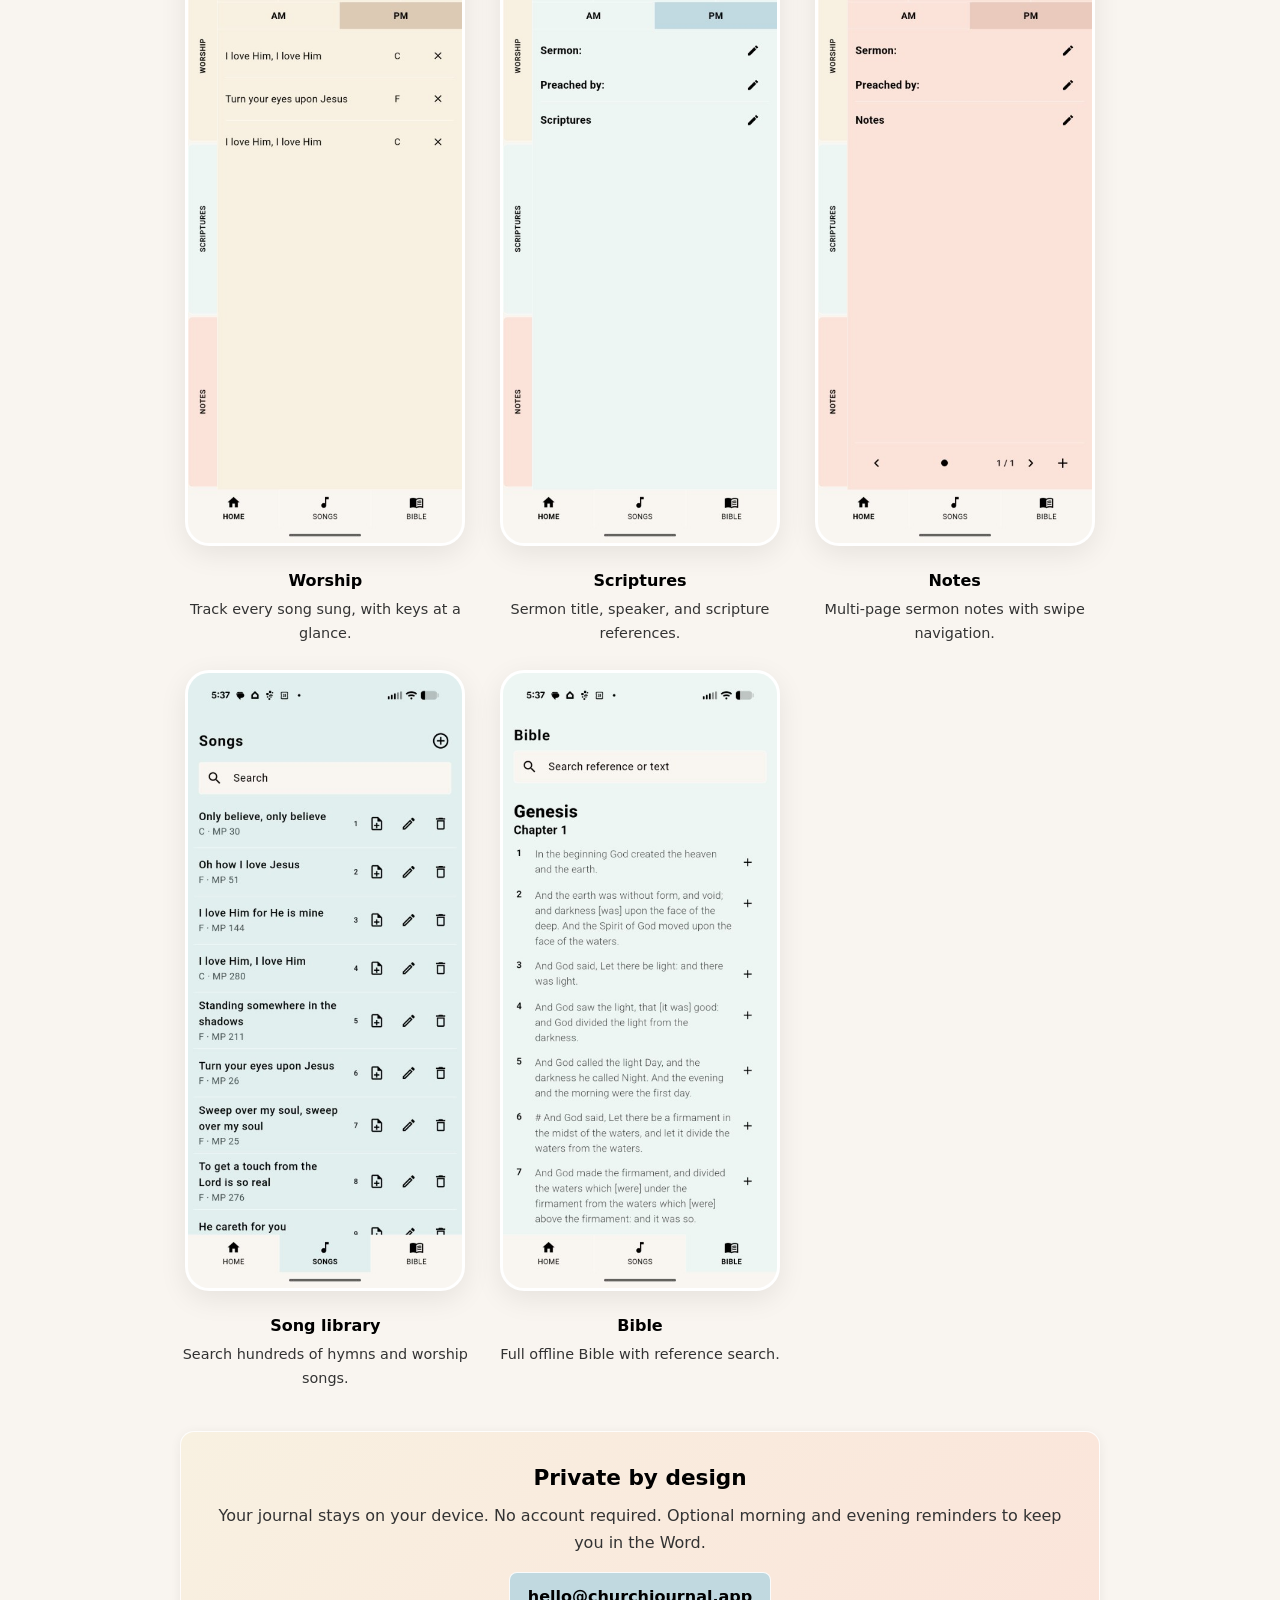
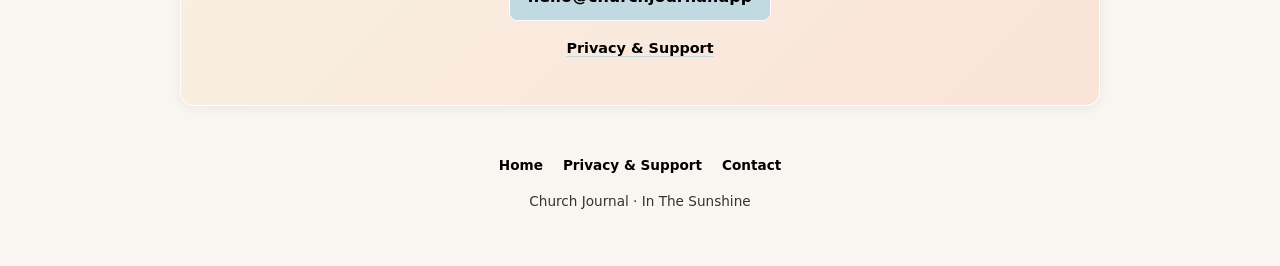
==== commit a546b27d: "Add cover hero and screenshot grid on the home page. Lay out app screenshots in a responsive grid an" ====
--- a/index.html
+++ b/index.html
@@ -12,25 +12,30 @@
     <nav class="site-nav" aria-label="Site">
       <a href="privacy.html">Privacy &amp; Support</a>
     </nav>
-    <div class="header-inner">
+    <div class="cover-wrap">
       <img
-        class="app-icon"
-        src="https://raw.githubusercontent.com/elynrose/daily_light_journal/master/assets/app_icon.png"
-        alt="Church Journal app icon"
-        width="88"
-        height="88"
+        class="cover-image"
+        src="images/cover.png"
+        alt="Church Journal — Your songs. Your faith. Anywhere you worship."
+        width="1200"
+        height="675"
+        onerror="this.hidden=true; document.getElementById('hero-fallback').hidden=false;"
       >
-      <div>
-        <h1>Church Journal</h1>
-        <p class="tagline">Capture every service. Keep every word.</p>
-        <p class="intro">
-          A calm, offline journal for worship songs, sermon notes, and scriptures —
-          organized by date and service time, with a built-in Bible and song library.
-        </p>
-        <div class="chip-row" aria-hidden="true">
-          <span class="chip chip-worship">Worship</span>
-          <span class="chip chip-scripture">Scriptures</span>
-          <span class="chip chip-notes">Notes</span>
+      <div id="hero-fallback" class="header-inner" hidden>
+        <img
+          class="app-icon"
+          src="https://raw.githubusercontent.com/elynrose/daily_light_journal/master/assets/app_icon.png"
+          alt="Church Journal app icon"
+          width="88"
+          height="88"
+        >
+        <div>
+          <h1>Church Journal</h1>
+          <p class="tagline">Your songs. Your faith. Anywhere you worship.</p>
+          <p class="intro">
+            A calm, offline journal for worship songs, sermon notes, and scriptures —
+            organized by date and service time, with a built-in Bible and song library.
+          </p>
         </div>
       </div>
     </div>
@@ -62,52 +67,61 @@
       </article>
     </div>
 
-    <section class="screenshot-block">
-      <h3>Worship — track every song</h3>
-      <p>See what was sung at each service, with musical keys at a glance.</p>
-      <div class="screenshot-row">
-        <figure class="phone-frame">
-          <img src="images/worship.png" alt="Worship tab showing songs listed for a PM service" width="280" height="560">
+    <section class="screenshots-section" aria-labelledby="screenshots-heading">
+      <h2 id="screenshots-heading" class="section-title">See the app</h2>
+      <p class="section-lead">
+        A calm journal for worship, scriptures, notes, songs, and Bible reading — all offline on your phone.
+      </p>
+
+      <div class="screenshot-grid">
+        <figure class="screenshot-card">
+          <div class="phone-frame">
+            <img src="images/worship.png" alt="Worship tab showing songs listed for a PM service" width="280" height="560" loading="lazy">
+          </div>
+          <figcaption>
+            <strong>Worship</strong>
+            <span>Track every song sung, with keys at a glance.</span>
+          </figcaption>
         </figure>
-      </div>
-    </section>
 
-    <section class="screenshot-block">
-      <h3>Scriptures — sermon details &amp; references</h3>
-      <p>Capture the sermon title, who preached, and the scriptures covered.</p>
-      <div class="screenshot-row">
-        <figure class="phone-frame">
-          <img src="images/scriptures.png" alt="Scriptures tab with sermon and preached by fields" width="280" height="560">
+        <figure class="screenshot-card">
+          <div class="phone-frame">
+            <img src="images/scriptures.png" alt="Scriptures tab with sermon and preached by fields" width="280" height="560" loading="lazy">
+          </div>
+          <figcaption>
+            <strong>Scriptures</strong>
+            <span>Sermon title, speaker, and scripture references.</span>
+          </figcaption>
         </figure>
-      </div>
-    </section>
 
-    <section class="screenshot-block">
-      <h3>Notes — multi-page journaling</h3>
-      <p>Swipe between note pages and add more as you need them.</p>
-      <div class="screenshot-row">
-        <figure class="phone-frame">
-          <img src="images/notes.png" alt="Notes tab with paginated sermon notes" width="280" height="560">
+        <figure class="screenshot-card">
+          <div class="phone-frame">
+            <img src="images/notes.png" alt="Notes tab with paginated sermon notes" width="280" height="560" loading="lazy">
+          </div>
+          <figcaption>
+            <strong>Notes</strong>
+            <span>Multi-page sermon notes with swipe navigation.</span>
+          </figcaption>
         </figure>
-      </div>
-    </section>
 
-    <section class="screenshot-block">
-      <h3>Song library — search &amp; add</h3>
-      <p>Browse and search hundreds of hymns and worship songs. Add any song to today’s journal with one tap.</p>
-      <div class="screenshot-row">
-        <figure class="phone-frame">
-          <img src="images/songs.png" alt="Songs library with search and song list" width="280" height="560">
+        <figure class="screenshot-card">
+          <div class="phone-frame">
+            <img src="images/songs.png" alt="Songs library with search and song list" width="280" height="560" loading="lazy">
+          </div>
+          <figcaption>
+            <strong>Song library</strong>
+            <span>Search hundreds of hymns and worship songs.</span>
+          </figcaption>
         </figure>
-      </div>
-    </section>
 
-    <section class="screenshot-block">
-      <h3>Bible — read offline</h3>
-      <p>Full Bible built in. Search by reference or text, and add verses to your journal.</p>
-      <div class="screenshot-row">
-        <figure class="phone-frame">
-          <img src="images/bible.png" alt="Bible reader showing Genesis chapter 1" width="280" height="560">
+        <figure class="screenshot-card">
+          <div class="phone-frame">
+            <img src="images/bible.png" alt="Bible reader showing Genesis chapter 1" width="280" height="560" loading="lazy">
+          </div>
+          <figcaption>
+            <strong>Bible</strong>
+            <span>Full offline Bible with reference search.</span>
+          </figcaption>
         </figure>
       </div>
     </section>
--- a/styles.css
+++ b/styles.css
@@ -59,9 +59,27 @@
 }
 
 header.hero {
-  background: linear-gradient(135deg, var(--dusty-blue) 0%, var(--seafoam) 100%);
+  background: var(--off-white);
   border-bottom: 1px solid var(--border);
-  padding: 1rem 1.25rem 3rem;
+  padding: 1rem 1.25rem 2rem;
+}
+
+.cover-wrap {
+  max-width: 960px;
+  margin: 0 auto;
+}
+
+#hero-fallback {
+  padding-top: 0.5rem;
+}
+
+.cover-image {
+  display: block;
+  width: 100%;
+  height: auto;
+  border-radius: 16px;
+  box-shadow: var(--shadow-lg);
+  border: 1px solid var(--border);
 }
 
 .header-inner {
@@ -192,6 +210,40 @@
   margin-bottom: 2.5rem;
 }
 
+.screenshots-section {
+  margin-bottom: 2.5rem;
+}
+
+.screenshot-grid {
+  display: grid;
+  grid-template-columns: repeat(auto-fit, minmax(220px, 1fr));
+  gap: 1.5rem;
+  align-items: start;
+}
+
+.screenshot-card {
+  margin: 0;
+  text-align: center;
+}
+
+.screenshot-card .phone-frame {
+  margin: 0 auto;
+}
+
+.screenshot-card figcaption {
+  margin-top: 0.85rem;
+  display: flex;
+  flex-direction: column;
+  gap: 0.25rem;
+  font-size: 0.9rem;
+  color: var(--text-soft);
+}
+
+.screenshot-card figcaption strong {
+  color: var(--text);
+  font-size: 1rem;
+}
+
 .screenshot-block h3 {
   margin: 0 0 0.35rem;
   font-size: 1.15rem;
@@ -355,6 +407,17 @@
   }
 
   .phone-frame {
-    max-width: 240px;
-  }
-}
+    max-width: 220px;
+  }
+
+  .screenshot-grid {
+    grid-template-columns: repeat(2, minmax(0, 1fr));
+    gap: 1rem;
+  }
+}
+
+@media (max-width: 420px) {
+  .screenshot-grid {
+    grid-template-columns: 1fr;
+  }
+}
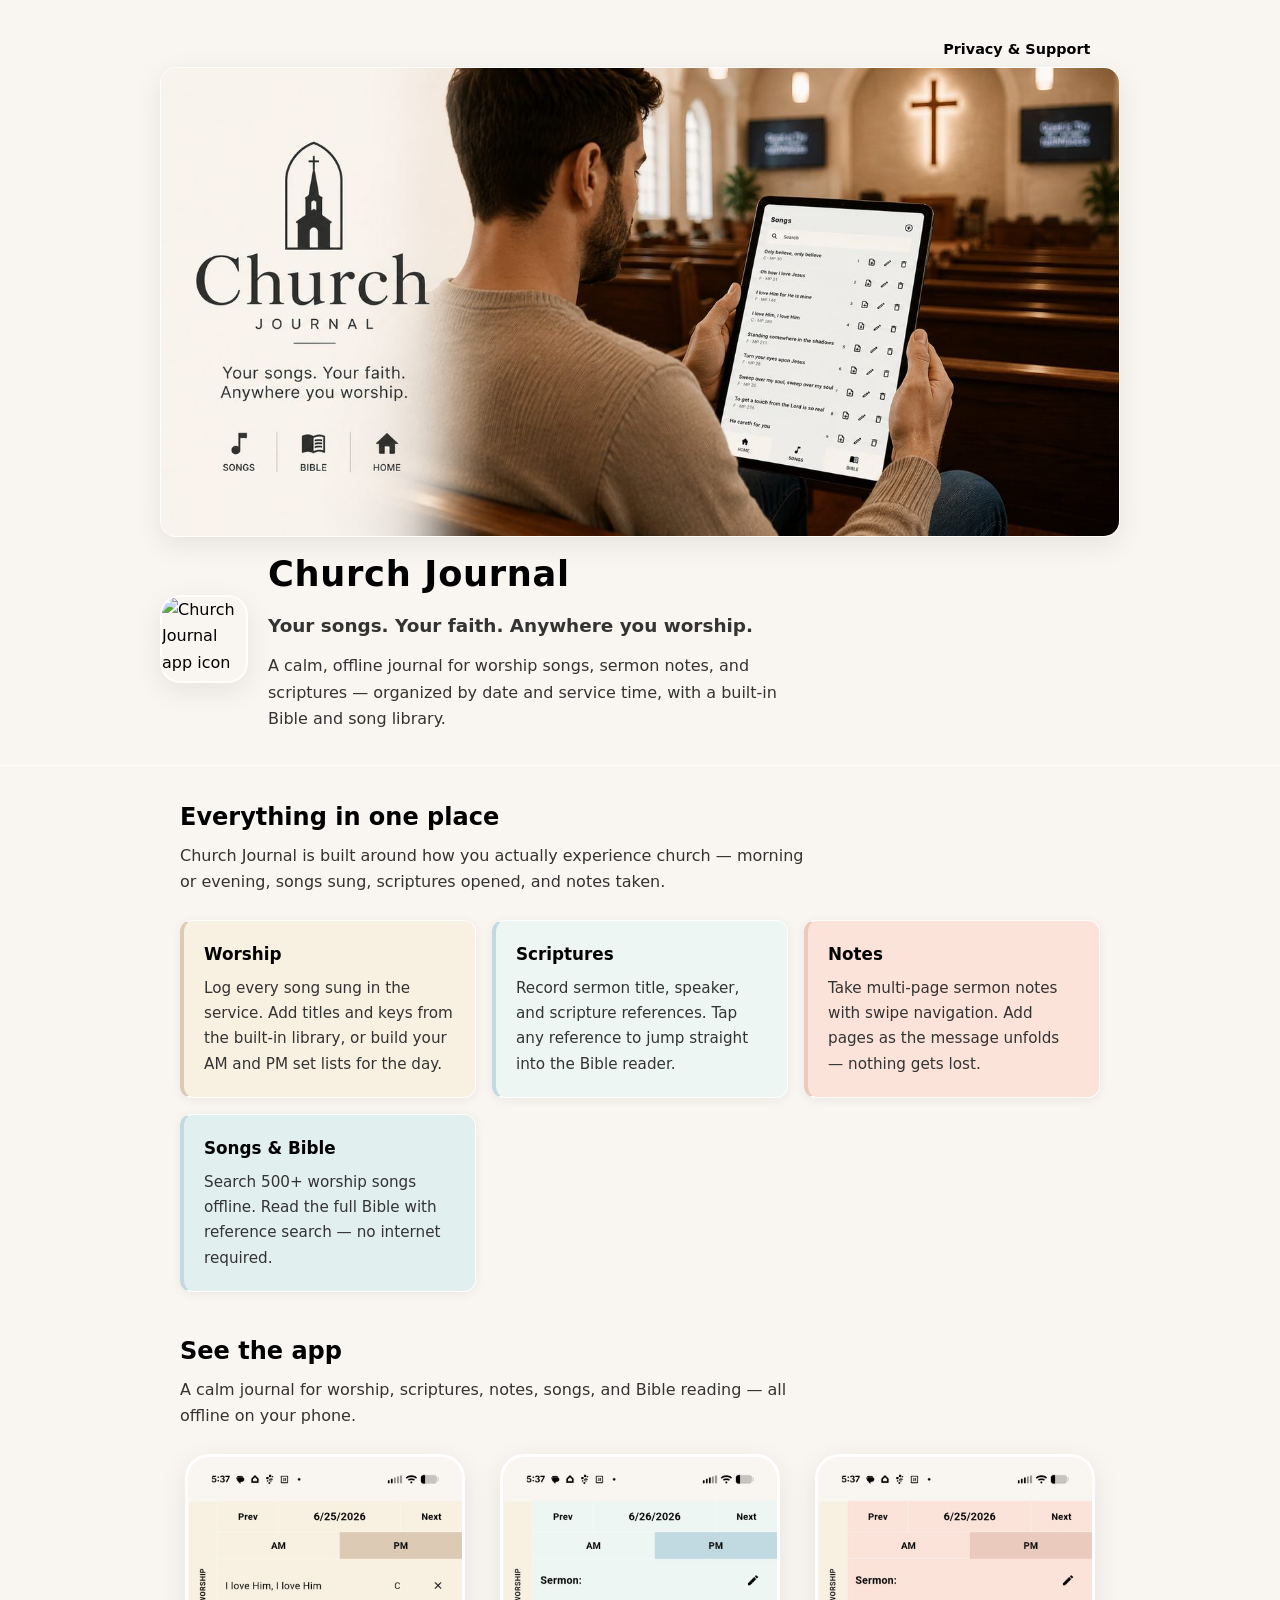
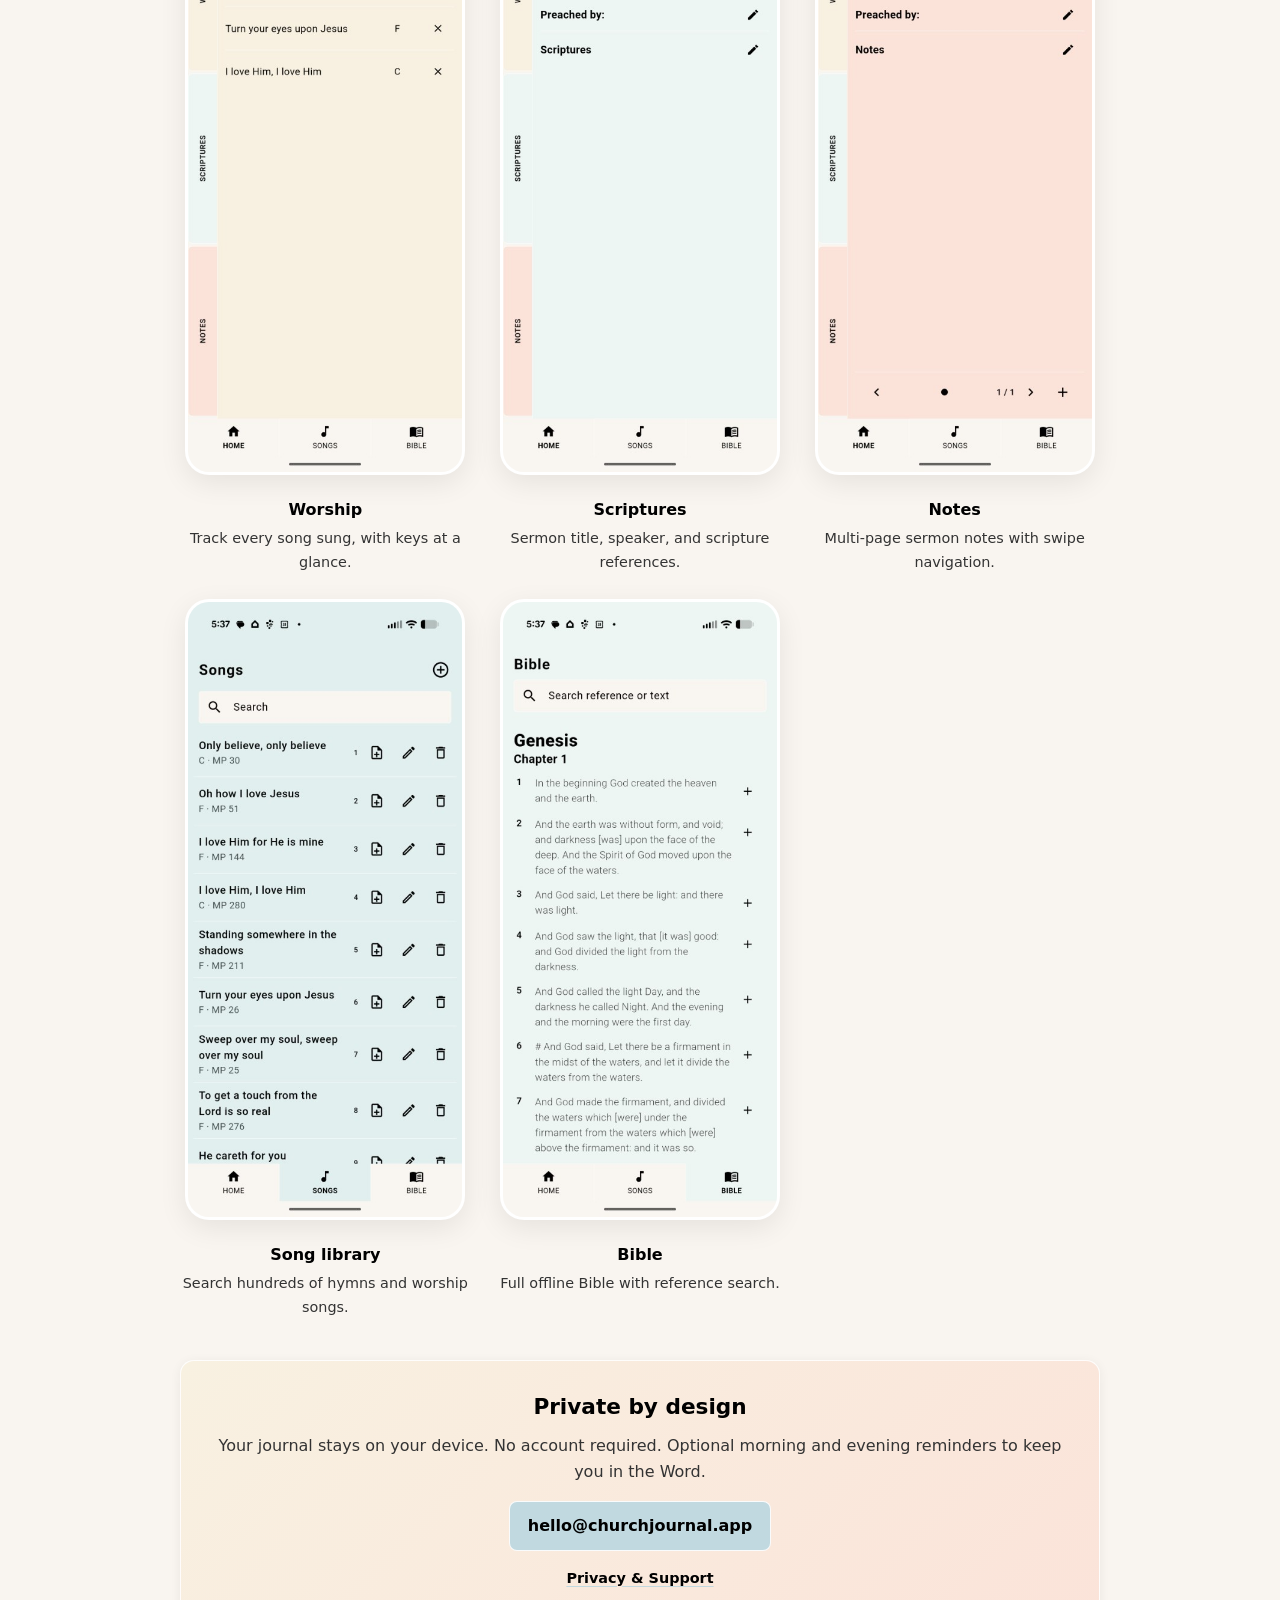
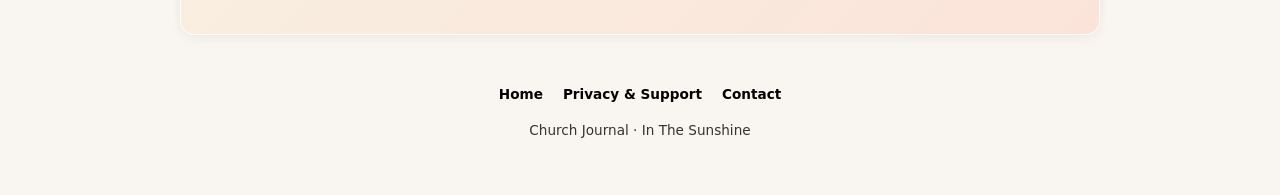
==== commit 5315545c: "Fix GitHub Pages deployment with static workflow and compressed cover. Skip Jekyll, deploy the site " ====
--- a/index.html
+++ b/index.html
@@ -15,7 +15,7 @@
     <div class="cover-wrap">
       <img
         class="cover-image"
-        src="images/cover.png"
+        src="images/cover.jpg"
         alt="Church Journal — Your songs. Your faith. Anywhere you worship."
         width="1200"
         height="675"
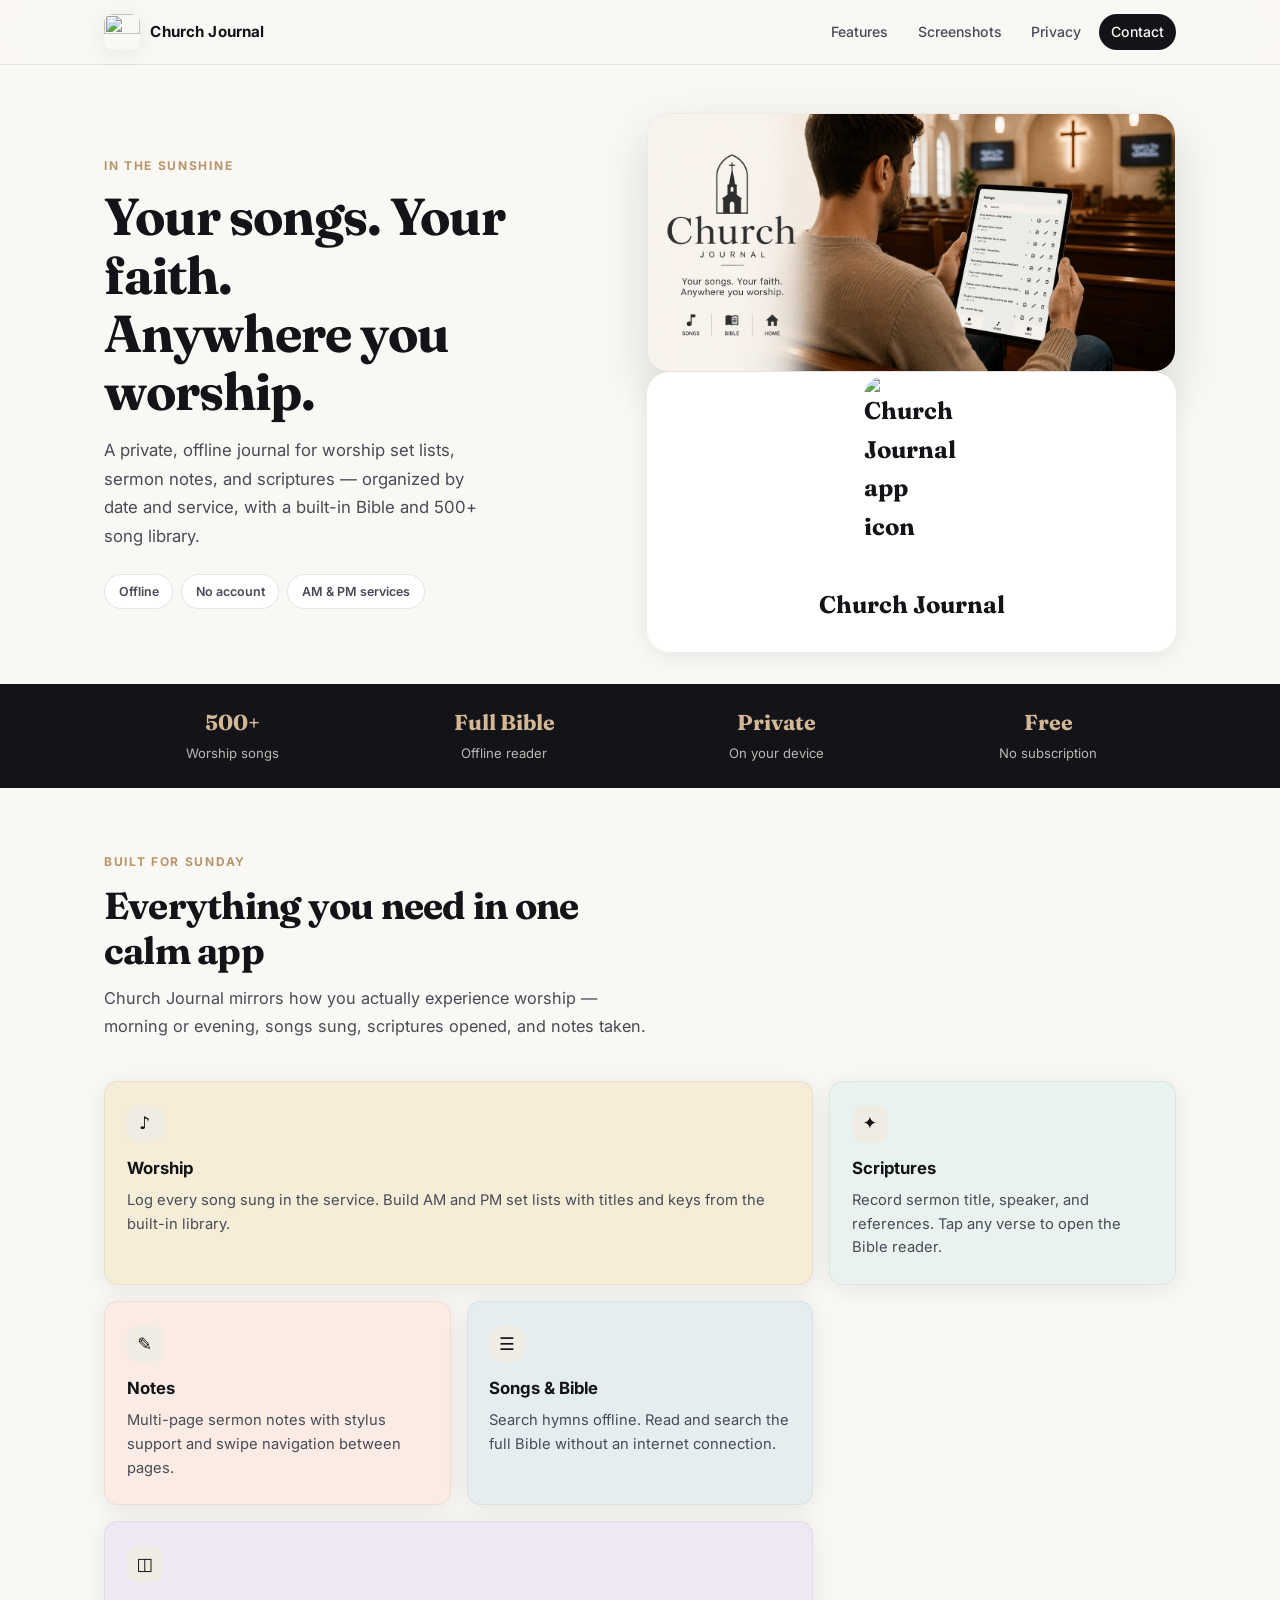
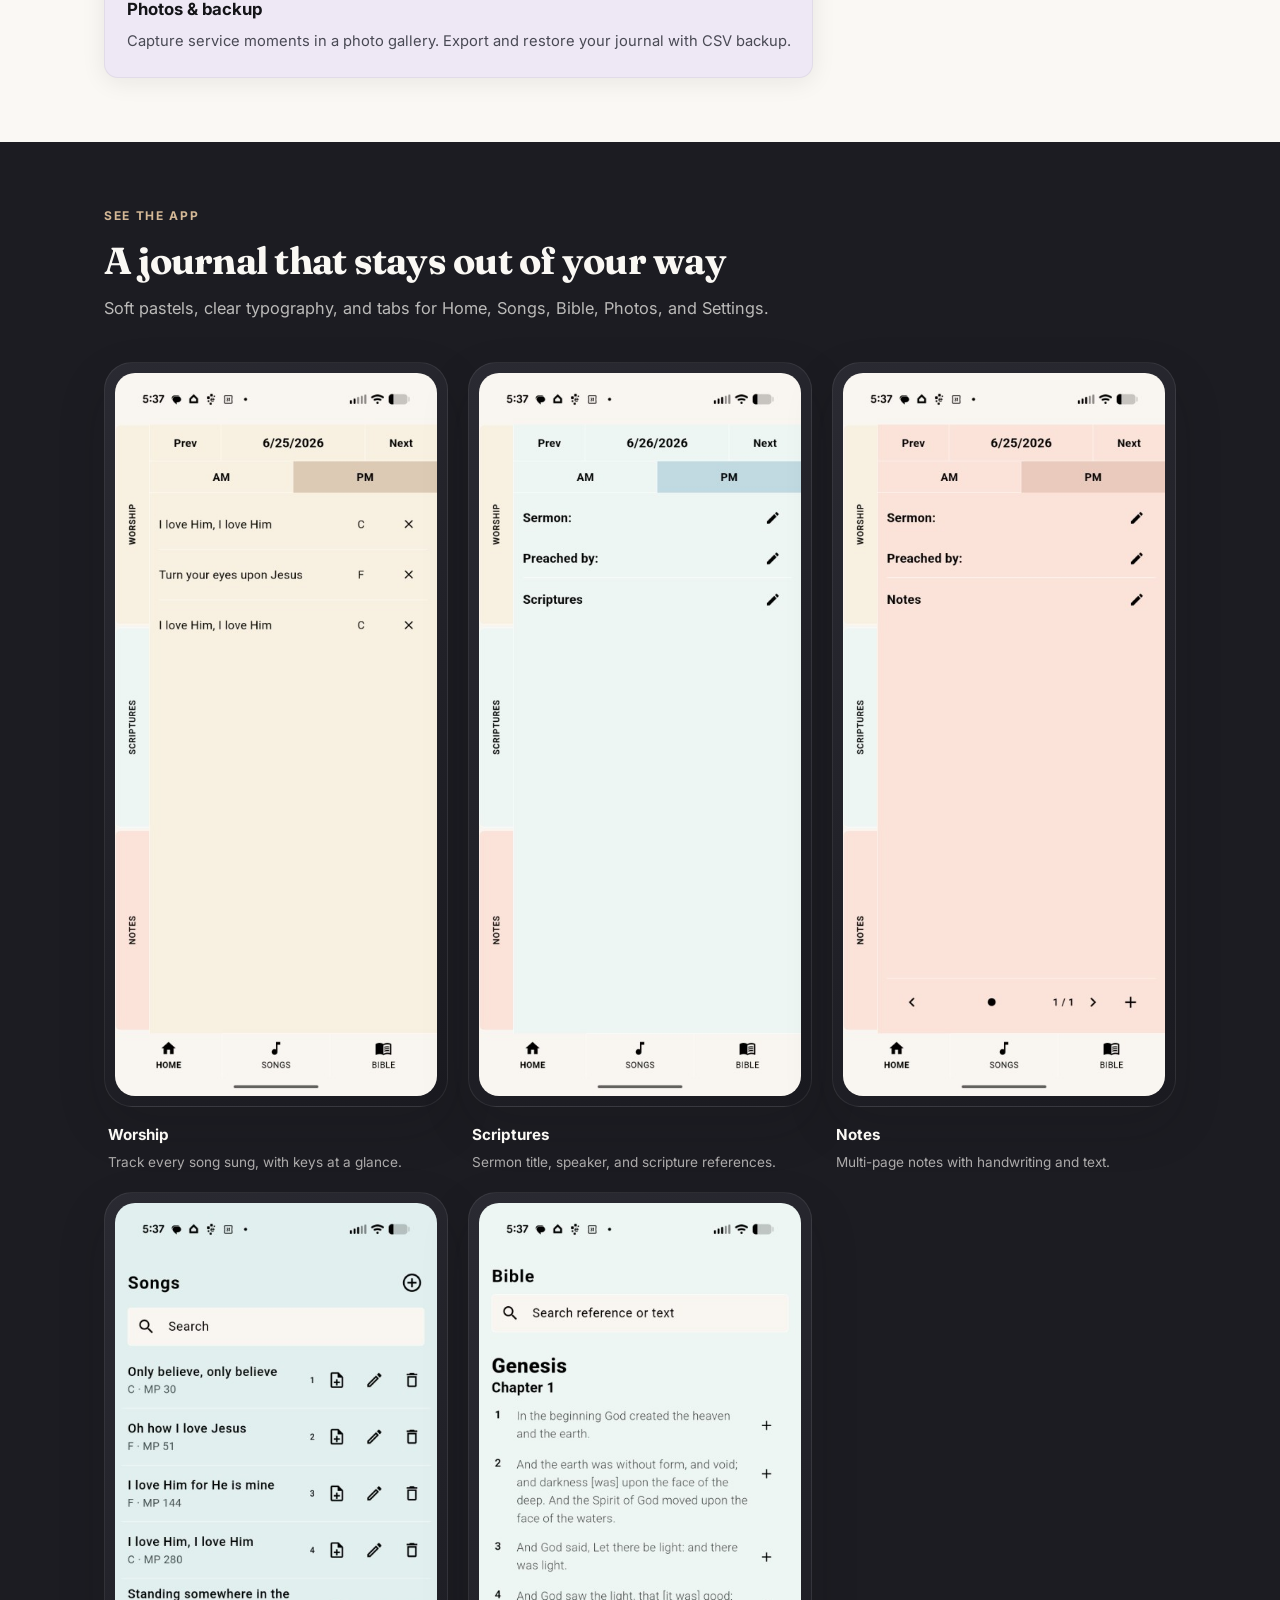
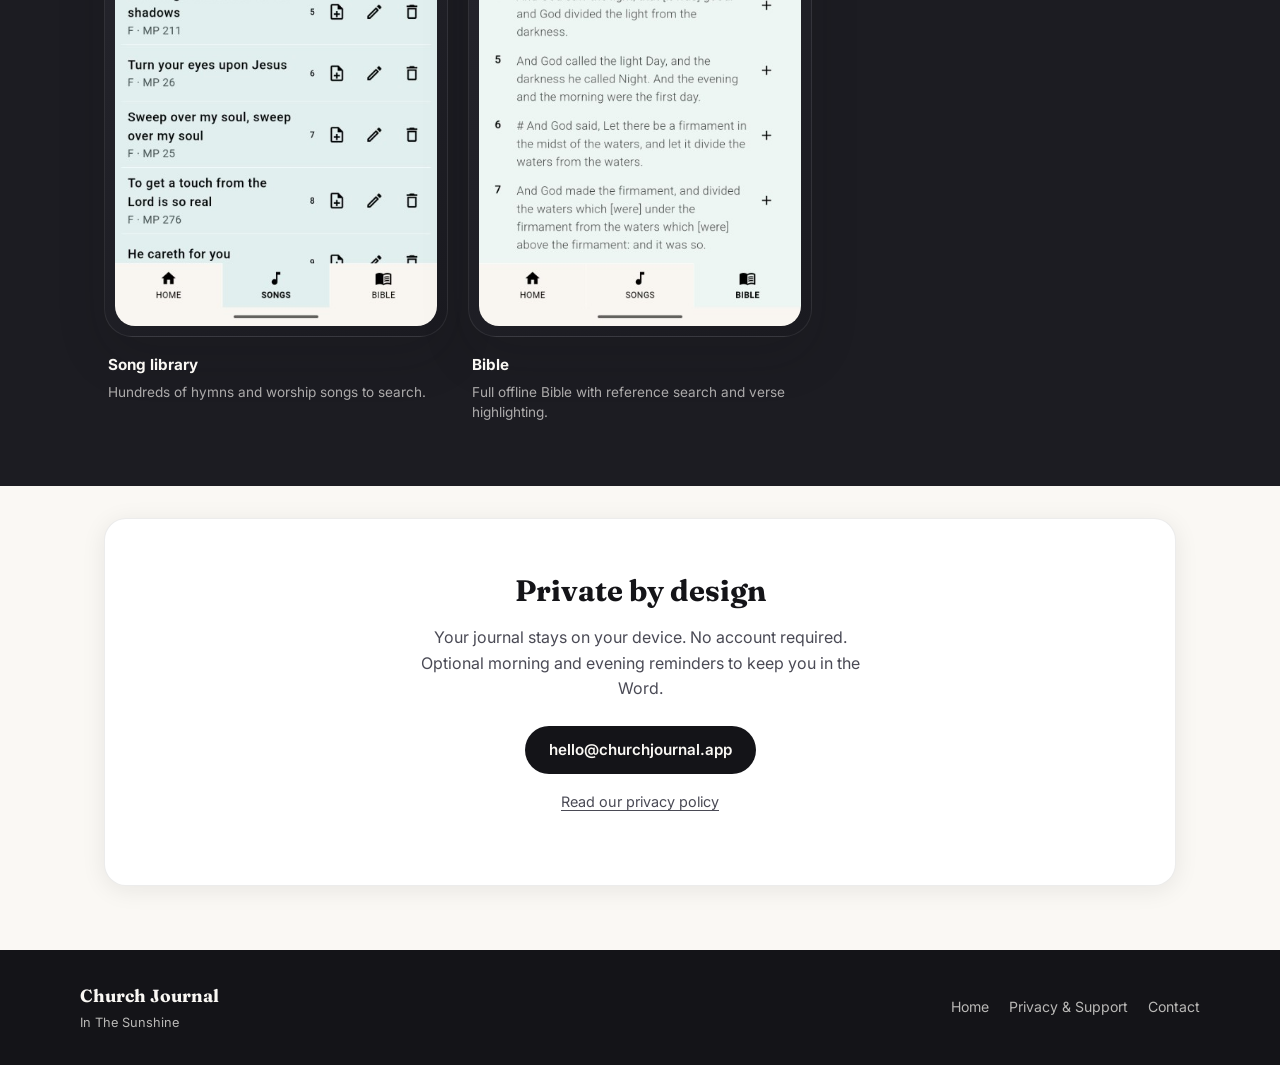
==== commit 5d64d41b: "Redesign site with editorial template: sticky nav, split hero, bento grid, and dark gallery. Refresh" ====
--- a/index.html
+++ b/index.html
@@ -5,142 +5,217 @@
   <meta name="viewport" content="width=device-width, initial-scale=1">
   <meta name="description" content="Church Journal — record worship songs, sermon notes, and scriptures by date. Offline Bible and song library included.">
   <title>Church Journal — Your church service companion</title>
+  <link rel="preconnect" href="https://fonts.googleapis.com">
+  <link rel="preconnect" href="https://fonts.gstatic.com" crossorigin>
+  <link href="https://fonts.googleapis.com/css2?family=Fraunces:ital,opsz,wght@0,9..144,500;0,9..144,700;1,9..144,400&family=Inter:wght@400;500;600;700&display=swap" rel="stylesheet">
   <link rel="stylesheet" href="styles.css">
 </head>
 <body>
-  <header class="hero">
-    <nav class="site-nav" aria-label="Site">
-      <a href="privacy.html">Privacy &amp; Support</a>
-    </nav>
-    <div class="cover-wrap">
+  <header class="topbar">
+    <div class="topbar-inner">
+      <a class="brand" href="index.html">
+        <img
+          class="brand-icon"
+          src="https://raw.githubusercontent.com/elynrose/daily_light_journal/master/assets/app_icon.png"
+          alt=""
+          width="36"
+          height="36"
+        >
+        <span>Church Journal</span>
+      </a>
+      <nav class="topnav" aria-label="Site">
+        <a href="#features">Features</a>
+        <a href="#screenshots">Screenshots</a>
+        <a href="privacy.html">Privacy</a>
+        <a class="topnav-cta" href="mailto:hello@churchjournal.app">Contact</a>
+      </nav>
+    </div>
+  </header>
+
+  <section class="hero-split">
+    <div class="hero-copy">
+      <p class="eyebrow">In The Sunshine</p>
+      <h1>Your songs. Your faith.<br>Anywhere you worship.</h1>
+      <p class="hero-lead">
+        A private, offline journal for worship set lists, sermon notes, and
+        scriptures — organized by date and service, with a built-in Bible and
+        500+ song library.
+      </p>
+      <div class="hero-pills">
+        <span>Offline</span>
+        <span>No account</span>
+        <span>AM &amp; PM services</span>
+      </div>
+    </div>
+    <div class="hero-visual">
       <img
-        class="cover-image"
+        class="hero-cover"
         src="images/cover.jpg"
-        alt="Church Journal — Your songs. Your faith. Anywhere you worship."
-        width="1200"
-        height="675"
+        alt="Church Journal promotional image showing the app in worship"
+        width="640"
+        height="480"
         onerror="this.hidden=true; document.getElementById('hero-fallback').hidden=false;"
       >
-      <div id="hero-fallback" class="header-inner" hidden>
+      <div id="hero-fallback" class="hero-fallback" hidden>
         <img
-          class="app-icon"
           src="https://raw.githubusercontent.com/elynrose/daily_light_journal/master/assets/app_icon.png"
           alt="Church Journal app icon"
-          width="88"
-          height="88"
+          width="96"
+          height="96"
         >
-        <div>
-          <h1>Church Journal</h1>
-          <p class="tagline">Your songs. Your faith. Anywhere you worship.</p>
-          <p class="intro">
-            A calm, offline journal for worship songs, sermon notes, and scriptures —
-            organized by date and service time, with a built-in Bible and song library.
-          </p>
-        </div>
-      </div>
-    </div>
-  </header>
+        <p>Church Journal</p>
+      </div>
+    </div>
+  </section>
+
+  <section class="trust-band" aria-label="Highlights">
+    <div class="trust-inner">
+      <div class="trust-item">
+        <strong>500+</strong>
+        <span>Worship songs</span>
+      </div>
+      <div class="trust-item">
+        <strong>Full Bible</strong>
+        <span>Offline reader</span>
+      </div>
+      <div class="trust-item">
+        <strong>Private</strong>
+        <span>On your device</span>
+      </div>
+      <div class="trust-item">
+        <strong>Free</strong>
+        <span>No subscription</span>
+      </div>
+    </div>
+  </section>
 
   <main>
-    <h2 class="section-title">Everything in one place</h2>
-    <p class="section-lead">
-      Church Journal is built around how you actually experience church —
-      morning or evening, songs sung, scriptures opened, and notes taken.
-    </p>
-
-    <div class="feature-grid">
-      <article class="feature-card worship">
-        <h3>Worship</h3>
-        <p>Log every song sung in the service. Add titles and keys from the built-in library, or build your AM and PM set lists for the day.</p>
-      </article>
-      <article class="feature-card scripture">
-        <h3>Scriptures</h3>
-        <p>Record sermon title, speaker, and scripture references. Tap any reference to jump straight into the Bible reader.</p>
-      </article>
-      <article class="feature-card notes">
-        <h3>Notes</h3>
-        <p>Take multi-page sermon notes with swipe navigation. Add pages as the message unfolds — nothing gets lost.</p>
-      </article>
-      <article class="feature-card library">
-        <h3>Songs &amp; Bible</h3>
-        <p>Search 500+ worship songs offline. Read the full Bible with reference search — no internet required.</p>
-      </article>
-    </div>
-
-    <section class="screenshots-section" aria-labelledby="screenshots-heading">
-      <h2 id="screenshots-heading" class="section-title">See the app</h2>
-      <p class="section-lead">
-        A calm journal for worship, scriptures, notes, songs, and Bible reading — all offline on your phone.
-      </p>
-
-      <div class="screenshot-grid">
-        <figure class="screenshot-card">
-          <div class="phone-frame">
-            <img src="images/worship.png" alt="Worship tab showing songs listed for a PM service" width="280" height="560" loading="lazy">
-          </div>
-          <figcaption>
-            <strong>Worship</strong>
-            <span>Track every song sung, with keys at a glance.</span>
-          </figcaption>
-        </figure>
-
-        <figure class="screenshot-card">
-          <div class="phone-frame">
-            <img src="images/scriptures.png" alt="Scriptures tab with sermon and preached by fields" width="280" height="560" loading="lazy">
-          </div>
-          <figcaption>
-            <strong>Scriptures</strong>
-            <span>Sermon title, speaker, and scripture references.</span>
-          </figcaption>
-        </figure>
-
-        <figure class="screenshot-card">
-          <div class="phone-frame">
-            <img src="images/notes.png" alt="Notes tab with paginated sermon notes" width="280" height="560" loading="lazy">
-          </div>
-          <figcaption>
-            <strong>Notes</strong>
-            <span>Multi-page sermon notes with swipe navigation.</span>
-          </figcaption>
-        </figure>
-
-        <figure class="screenshot-card">
-          <div class="phone-frame">
-            <img src="images/songs.png" alt="Songs library with search and song list" width="280" height="560" loading="lazy">
-          </div>
-          <figcaption>
-            <strong>Song library</strong>
-            <span>Search hundreds of hymns and worship songs.</span>
-          </figcaption>
-        </figure>
-
-        <figure class="screenshot-card">
-          <div class="phone-frame">
-            <img src="images/bible.png" alt="Bible reader showing Genesis chapter 1" width="280" height="560" loading="lazy">
-          </div>
-          <figcaption>
-            <strong>Bible</strong>
-            <span>Full offline Bible with reference search.</span>
-          </figcaption>
-        </figure>
+    <section id="features" class="block">
+      <div class="block-head">
+        <p class="eyebrow">Built for Sunday</p>
+        <h2>Everything you need in one calm app</h2>
+        <p class="block-lead">
+          Church Journal mirrors how you actually experience worship — morning or
+          evening, songs sung, scriptures opened, and notes taken.
+        </p>
+      </div>
+
+      <div class="bento">
+        <article class="bento-card bento-wide worship">
+          <span class="bento-icon" aria-hidden="true">♪</span>
+          <h3>Worship</h3>
+          <p>Log every song sung in the service. Build AM and PM set lists with titles and keys from the built-in library.</p>
+        </article>
+        <article class="bento-card scripture">
+          <span class="bento-icon" aria-hidden="true">✦</span>
+          <h3>Scriptures</h3>
+          <p>Record sermon title, speaker, and references. Tap any verse to open the Bible reader.</p>
+        </article>
+        <article class="bento-card notes">
+          <span class="bento-icon" aria-hidden="true">✎</span>
+          <h3>Notes</h3>
+          <p>Multi-page sermon notes with stylus support and swipe navigation between pages.</p>
+        </article>
+        <article class="bento-card library">
+          <span class="bento-icon" aria-hidden="true">☰</span>
+          <h3>Songs &amp; Bible</h3>
+          <p>Search hymns offline. Read and search the full Bible without an internet connection.</p>
+        </article>
+        <article class="bento-card bento-wide photos">
+          <span class="bento-icon" aria-hidden="true">◫</span>
+          <h3>Photos &amp; backup</h3>
+          <p>Capture service moments in a photo gallery. Export and restore your journal with CSV backup.</p>
+        </article>
       </div>
     </section>
 
-    <section class="cta-box">
-      <h2>Private by design</h2>
-      <p>Your journal stays on your device. No account required. Optional morning and evening reminders to keep you in the Word.</p>
-      <p><a class="email-link" href="mailto:hello@churchjournal.app">hello@churchjournal.app</a></p>
-      <p style="margin-top:1rem;font-size:0.9rem;"><a href="privacy.html">Privacy &amp; Support</a></p>
+    <section id="screenshots" class="block block-dark">
+      <div class="block-head block-head-light">
+        <p class="eyebrow eyebrow-light">See the app</p>
+        <h2>A journal that stays out of your way</h2>
+        <p class="block-lead block-lead-light">
+          Soft pastels, clear typography, and tabs for Home, Songs, Bible, Photos, and Settings.
+        </p>
+      </div>
+
+      <div class="gallery">
+        <figure class="gallery-card">
+          <div class="device">
+            <img src="images/worship.png" alt="Worship tab showing songs for a PM service" loading="lazy">
+          </div>
+          <figcaption>
+            <h3>Worship</h3>
+            <p>Track every song sung, with keys at a glance.</p>
+          </figcaption>
+        </figure>
+
+        <figure class="gallery-card">
+          <div class="device">
+            <img src="images/scriptures.png" alt="Scriptures tab with sermon details" loading="lazy">
+          </div>
+          <figcaption>
+            <h3>Scriptures</h3>
+            <p>Sermon title, speaker, and scripture references.</p>
+          </figcaption>
+        </figure>
+
+        <figure class="gallery-card">
+          <div class="device">
+            <img src="images/notes.png" alt="Notes tab with paginated sermon notes" loading="lazy">
+          </div>
+          <figcaption>
+            <h3>Notes</h3>
+            <p>Multi-page notes with handwriting and text.</p>
+          </figcaption>
+        </figure>
+
+        <figure class="gallery-card">
+          <div class="device">
+            <img src="images/songs.png" alt="Songs library with search" loading="lazy">
+          </div>
+          <figcaption>
+            <h3>Song library</h3>
+            <p>Hundreds of hymns and worship songs to search.</p>
+          </figcaption>
+        </figure>
+
+        <figure class="gallery-card gallery-card-featured">
+          <div class="device">
+            <img src="images/bible.png" alt="Bible reader showing Genesis" loading="lazy">
+          </div>
+          <figcaption>
+            <h3>Bible</h3>
+            <p>Full offline Bible with reference search and verse highlighting.</p>
+          </figcaption>
+        </figure>
+      </div>
+    </section>
+
+    <section class="block cta-panel">
+      <div class="cta-inner">
+        <h2>Private by design</h2>
+        <p>
+          Your journal stays on your device. No account required. Optional morning
+          and evening reminders to keep you in the Word.
+        </p>
+        <a class="btn btn-primary" href="mailto:hello@churchjournal.app">hello@churchjournal.app</a>
+        <p class="cta-sub"><a href="privacy.html">Read our privacy policy</a></p>
+      </div>
     </section>
   </main>
 
-  <footer>
-    <nav aria-label="Footer">
-      <a href="index.html">Home</a>
-      <a href="privacy.html">Privacy &amp; Support</a>
-      <a href="mailto:hello@churchjournal.app">Contact</a>
-    </nav>
-    <p>Church Journal · In The Sunshine</p>
+  <footer class="site-footer">
+    <div class="site-footer-inner">
+      <div class="footer-brand">
+        <strong>Church Journal</strong>
+        <span>In The Sunshine</span>
+      </div>
+      <nav aria-label="Footer">
+        <a href="index.html">Home</a>
+        <a href="privacy.html">Privacy &amp; Support</a>
+        <a href="mailto:hello@churchjournal.app">Contact</a>
+      </nav>
+    </div>
   </footer>
 </body>
 </html>
--- a/styles.css
+++ b/styles.css
@@ -1,132 +1,597 @@
+/* Church Journal — Editorial template */
+
 :root {
-  --creamy-yellow: #F8F1E1;
-  --mint-green: #EEF6F4;
-  --off-white: #F9F5F0;
-  --peach: #FBE3D9;
-  --seafoam: #E1EFEE;
-  --dusty-blue: #C1D9E0;
-  --worship-accent: #DCCAB5;
-  --notes-accent: #EACABD;
-  --text: #000000;
-  --text-soft: #333333;
-  --border: rgba(255, 255, 255, 0.9);
-  --shadow: 0 2px 12px rgba(0, 0, 0, 0.06);
-  --shadow-lg: 0 8px 28px rgba(0, 0, 0, 0.08);
-}
-
-* {
+  --ink: #141418;
+  --ink-soft: #4a4a55;
+  --ink-muted: #6b6b78;
+  --cream: #faf8f4;
+  --cream-dark: #f0ebe3;
+  --gold: #b8956a;
+  --gold-light: #d4b896;
+  --surface: #ffffff;
+  --dark: #1c1c22;
+  --dark-elevated: #26262f;
+  --worship: #f5edd8;
+  --scripture: #e8f3ef;
+  --notes: #faece4;
+  --library: #e4eef0;
+  --photos: #eee8f5;
+  --radius: 14px;
+  --radius-lg: 22px;
+  --shadow: 0 4px 24px rgba(20, 20, 24, 0.08);
+  --shadow-lg: 0 20px 50px rgba(20, 20, 24, 0.14);
+  --font-display: "Fraunces", Georgia, "Times New Roman", serif;
+  --font-body: "Inter", system-ui, -apple-system, "Segoe UI", sans-serif;
+  --max: 1120px;
+}
+
+*,
+*::before,
+*::after {
   box-sizing: border-box;
+}
+
+html {
+  scroll-behavior: smooth;
 }
 
 body {
   margin: 0;
-  font-family: system-ui, -apple-system, "Segoe UI", sans-serif;
-  background: var(--off-white);
-  color: var(--text);
-  line-height: 1.65;
+  font-family: var(--font-body);
+  background: var(--cream);
+  color: var(--ink);
+  line-height: 1.6;
+  -webkit-font-smoothing: antialiased;
+}
+
+img {
+  max-width: 100%;
+  height: auto;
+  display: block;
 }
 
 a {
-  color: var(--text);
+  color: inherit;
+  text-decoration-thickness: 1px;
+  text-underline-offset: 3px;
+}
+
+a:hover {
+  color: var(--gold);
+}
+
+/* —— Top bar —— */
+
+.topbar {
+  position: sticky;
+  top: 0;
+  z-index: 100;
+  background: rgba(250, 248, 244, 0.88);
+  backdrop-filter: blur(12px);
+  border-bottom: 1px solid rgba(20, 20, 24, 0.08);
+}
+
+.topbar-inner {
+  max-width: var(--max);
+  margin: 0 auto;
+  padding: 0.85rem 1.5rem;
+  display: flex;
+  align-items: center;
+  justify-content: space-between;
+  gap: 1rem;
+}
+
+.brand {
+  display: flex;
+  align-items: center;
+  gap: 0.65rem;
+  font-weight: 700;
+  font-size: 0.95rem;
+  text-decoration: none;
+  letter-spacing: 0.01em;
+}
+
+.brand-icon {
+  border-radius: 9px;
+  box-shadow: var(--shadow);
+}
+
+.topnav {
+  display: flex;
+  align-items: center;
+  gap: 0.35rem;
+  flex-wrap: wrap;
+  justify-content: flex-end;
+}
+
+.topnav a {
+  text-decoration: none;
+  font-size: 0.88rem;
+  font-weight: 500;
+  color: var(--ink-soft);
+  padding: 0.45rem 0.75rem;
+  border-radius: 999px;
+  transition: background 0.15s, color 0.15s;
+}
+
+.topnav a:hover {
+  background: var(--cream-dark);
+  color: var(--ink);
+}
+
+.topnav-cta {
+  background: var(--ink) !important;
+  color: var(--cream) !important;
+}
+
+.topnav-cta:hover {
+  background: var(--dark-elevated) !important;
+  color: #fff !important;
+}
+
+/* —— Hero —— */
+
+.hero-split {
+  max-width: var(--max);
+  margin: 0 auto;
+  padding: 3rem 1.5rem 2rem;
+  display: grid;
+  grid-template-columns: 1fr 1.05fr;
+  gap: 2.5rem;
+  align-items: center;
+}
+
+.eyebrow {
+  margin: 0 0 0.75rem;
+  font-size: 0.75rem;
+  font-weight: 700;
+  letter-spacing: 0.14em;
+  text-transform: uppercase;
+  color: var(--gold);
+}
+
+.eyebrow-light {
+  color: var(--gold-light);
+}
+
+.hero-copy h1 {
+  margin: 0 0 1rem;
+  font-family: var(--font-display);
+  font-size: clamp(2.2rem, 4.5vw, 3.25rem);
+  font-weight: 700;
+  line-height: 1.12;
+  letter-spacing: -0.02em;
+}
+
+.hero-lead {
+  margin: 0 0 1.5rem;
+  font-size: 1.05rem;
+  color: var(--ink-soft);
+  max-width: 34ch;
+  line-height: 1.7;
+}
+
+.hero-pills {
+  display: flex;
+  flex-wrap: wrap;
+  gap: 0.5rem;
+}
+
+.hero-pills span {
+  font-size: 0.78rem;
   font-weight: 600;
-  text-decoration: underline;
-  text-decoration-color: var(--dusty-blue);
-  text-underline-offset: 3px;
-}
-
-a:hover {
-  text-decoration-color: var(--text);
-}
-
-.site-nav {
-  max-width: 960px;
+  padding: 0.4rem 0.85rem;
+  border-radius: 999px;
+  background: var(--surface);
+  border: 1px solid rgba(20, 20, 24, 0.1);
+  color: var(--ink-soft);
+}
+
+.hero-visual {
+  position: relative;
+}
+
+.hero-cover {
+  width: 100%;
+  border-radius: var(--radius-lg);
+  box-shadow: var(--shadow-lg);
+  border: 1px solid rgba(20, 20, 24, 0.06);
+}
+
+.hero-fallback {
+  display: flex;
+  flex-direction: column;
+  align-items: center;
+  justify-content: center;
+  gap: 1rem;
+  min-height: 280px;
+  background: var(--surface);
+  border-radius: var(--radius-lg);
+  box-shadow: var(--shadow);
+  font-family: var(--font-display);
+  font-size: 1.5rem;
+  font-weight: 700;
+}
+
+.hero-fallback img {
+  border-radius: 20px;
+}
+
+/* —— Trust band —— */
+
+.trust-band {
+  background: var(--ink);
+  color: var(--cream);
+}
+
+.trust-inner {
+  max-width: var(--max);
   margin: 0 auto;
-  padding: 1rem 1.25rem 0;
-  display: flex;
-  justify-content: flex-end;
+  padding: 1.35rem 1.5rem;
+  display: grid;
+  grid-template-columns: repeat(4, 1fr);
+  gap: 1rem;
+  text-align: center;
+}
+
+.trust-item strong {
+  display: block;
+  font-family: var(--font-display);
+  font-size: 1.35rem;
+  font-weight: 700;
+  color: var(--gold-light);
+}
+
+.trust-item span {
+  font-size: 0.82rem;
+  color: rgba(250, 248, 244, 0.72);
+}
+
+/* —— Blocks —— */
+
+main {
+  overflow: hidden;
+}
+
+.block {
+  max-width: var(--max);
+  margin: 0 auto;
+  padding: 4rem 1.5rem;
+}
+
+.block-head {
+  max-width: 560px;
+  margin-bottom: 2.5rem;
+}
+
+.block-head h2 {
+  margin: 0 0 0.75rem;
+  font-family: var(--font-display);
+  font-size: clamp(1.75rem, 3vw, 2.35rem);
+  font-weight: 700;
+  line-height: 1.2;
+  letter-spacing: -0.02em;
+}
+
+.block-lead {
+  margin: 0;
+  color: var(--ink-soft);
+  font-size: 1.02rem;
+  line-height: 1.7;
+}
+
+.block-dark {
+  max-width: none;
+  background: var(--dark);
+  color: var(--cream);
+  padding-left: 0;
+  padding-right: 0;
+}
+
+.block-dark .block-head {
+  max-width: var(--max);
+  margin-left: auto;
+  margin-right: auto;
+  padding: 0 1.5rem;
+}
+
+.block-head-light h2 {
+  color: var(--cream);
+}
+
+.block-lead-light {
+  color: rgba(250, 248, 244, 0.72);
+}
+
+/* —— Bento features —— */
+
+.bento {
+  display: grid;
+  grid-template-columns: repeat(3, 1fr);
+  gap: 1rem;
+}
+
+.bento-card {
+  background: var(--surface);
+  border-radius: var(--radius);
+  padding: 1.5rem 1.35rem;
+  border: 1px solid rgba(20, 20, 24, 0.06);
+  box-shadow: var(--shadow);
+  transition: transform 0.2s, box-shadow 0.2s;
+}
+
+.bento-card:hover {
+  transform: translateY(-3px);
+  box-shadow: var(--shadow-lg);
+}
+
+.bento-wide {
+  grid-column: span 2;
+}
+
+.bento-icon {
+  display: inline-flex;
+  align-items: center;
+  justify-content: center;
+  width: 2.25rem;
+  height: 2.25rem;
+  border-radius: 10px;
+  font-size: 1.1rem;
+  margin-bottom: 0.85rem;
+  background: var(--cream-dark);
+}
+
+.bento-card h3 {
+  margin: 0 0 0.45rem;
+  font-size: 1.05rem;
+  font-weight: 700;
+}
+
+.bento-card p {
+  margin: 0;
+  font-size: 0.92rem;
+  color: var(--ink-soft);
+  line-height: 1.6;
+}
+
+.bento-card.worship { background: var(--worship); }
+.bento-card.scripture { background: var(--scripture); }
+.bento-card.notes { background: var(--notes); }
+.bento-card.library { background: var(--library); }
+.bento-card.photos { background: var(--photos); }
+
+/* —— Screenshot gallery —— */
+
+.gallery {
+  max-width: var(--max);
+  margin: 0 auto;
+  padding: 0 1.5rem;
+  display: grid;
+  grid-template-columns: repeat(6, 1fr);
   gap: 1.25rem;
+}
+
+.gallery-card {
+  margin: 0;
+  grid-column: span 2;
+}
+
+.gallery-card-featured {
+  grid-column: span 2;
+}
+
+.device {
+  background: linear-gradient(145deg, #2a2a32, #1a1a20);
+  border-radius: 28px;
+  padding: 10px;
+  box-shadow: var(--shadow-lg);
+  border: 1px solid rgba(255, 255, 255, 0.08);
+}
+
+.device img {
+  width: 100%;
+  border-radius: 20px;
+}
+
+.gallery-card figcaption {
+  padding: 1rem 0.25rem 0;
+}
+
+.gallery-card h3 {
+  margin: 0 0 0.25rem;
+  font-size: 0.95rem;
+  font-weight: 700;
+  color: var(--cream);
+}
+
+.gallery-card p {
+  margin: 0;
+  font-size: 0.85rem;
+  color: rgba(250, 248, 244, 0.65);
+  line-height: 1.5;
+}
+
+/* —— CTA —— */
+
+.cta-panel {
+  padding-top: 2rem;
+  padding-bottom: 4rem;
+}
+
+.cta-inner {
+  text-align: center;
+  background: var(--surface);
+  border: 1px solid rgba(20, 20, 24, 0.08);
+  border-radius: var(--radius-lg);
+  padding: 3rem 2rem;
+  box-shadow: var(--shadow);
+}
+
+.cta-inner h2 {
+  margin: 0 0 0.65rem;
+  font-family: var(--font-display);
+  font-size: 1.85rem;
+}
+
+.cta-inner > p {
+  margin: 0 auto 1.5rem;
+  max-width: 46ch;
+  color: var(--ink-soft);
+}
+
+.cta-sub {
+  margin-top: 1rem !important;
   font-size: 0.9rem;
 }
 
-.site-nav a {
+.btn {
+  display: inline-block;
+  padding: 0.75rem 1.5rem;
+  border-radius: 999px;
+  font-weight: 600;
+  font-size: 0.95rem;
   text-decoration: none;
-  padding: 0.35rem 0.6rem;
-  border-radius: 6px;
-}
-
-.site-nav a:hover {
-  background: rgba(255, 255, 255, 0.5);
-}
-
-header.hero {
-  background: var(--off-white);
-  border-bottom: 1px solid var(--border);
-  padding: 1rem 1.25rem 2rem;
-}
-
-.cover-wrap {
-  max-width: 960px;
+  transition: background 0.15s, transform 0.15s;
+}
+
+.btn-primary {
+  background: var(--ink);
+  color: var(--cream) !important;
+}
+
+.btn-primary:hover {
+  background: var(--dark-elevated);
+  transform: translateY(-1px);
+}
+
+/* —— Footer —— */
+
+.site-footer {
+  background: var(--ink);
+  color: rgba(250, 248, 244, 0.72);
+  padding: 2rem 1.5rem;
+}
+
+.site-footer-inner {
+  max-width: var(--max);
   margin: 0 auto;
-}
-
-#hero-fallback {
-  padding-top: 0.5rem;
-}
-
-.cover-image {
-  display: block;
-  width: 100%;
-  height: auto;
-  border-radius: 16px;
-  box-shadow: var(--shadow-lg);
-  border: 1px solid var(--border);
-}
-
-.header-inner {
-  max-width: 960px;
+  display: flex;
+  align-items: center;
+  justify-content: space-between;
+  gap: 1rem;
+  flex-wrap: wrap;
+}
+
+.footer-brand {
+  display: flex;
+  flex-direction: column;
+  gap: 0.15rem;
+}
+
+.footer-brand strong {
+  color: var(--cream);
+  font-family: var(--font-display);
+  font-size: 1.1rem;
+}
+
+.footer-brand span {
+  font-size: 0.8rem;
+}
+
+.site-footer nav {
+  display: flex;
+  gap: 1.25rem;
+  flex-wrap: wrap;
+}
+
+.site-footer nav a {
+  text-decoration: none;
+  font-size: 0.88rem;
+  color: rgba(250, 248, 244, 0.72);
+}
+
+.site-footer nav a:hover {
+  color: var(--gold-light);
+}
+
+/* —— Privacy / legal pages —— */
+
+body.page-legal .hero-split {
+  padding-top: 2rem;
+  padding-bottom: 1rem;
+  grid-template-columns: 1fr;
+}
+
+body.page-legal .hero-copy h1 {
+  font-size: clamp(1.85rem, 3vw, 2.5rem);
+}
+
+body.page-legal main {
+  max-width: var(--max);
   margin: 0 auto;
-  display: flex;
-  align-items: center;
-  gap: 1.25rem;
-}
-
-.app-icon {
-  width: 88px;
-  height: 88px;
-  border-radius: 20px;
-  box-shadow: var(--shadow-lg);
-  border: 2px solid var(--border);
-  background: var(--off-white);
-  object-fit: cover;
-  flex-shrink: 0;
-}
-
-header h1 {
-  margin: 0;
-  font-size: 2.2rem;
-  font-weight: 800;
-  letter-spacing: 0.02em;
-}
-
-header .tagline {
-  margin: 0.5rem 0 0;
-  font-size: 1.15rem;
-  font-weight: 600;
-  color: var(--text-soft);
-}
-
-header .intro {
-  margin: 0.75rem 0 0;
-  max-width: 540px;
-  font-size: 1rem;
-  color: var(--text-soft);
+  padding: 0 1.5rem 3rem;
+}
+
+.section {
+  background: var(--surface);
+  border: 1px solid rgba(20, 20, 24, 0.08);
+  border-radius: var(--radius);
+  padding: 1.5rem 1.35rem;
+  margin-bottom: 1.25rem;
+  box-shadow: var(--shadow);
+}
+
+.section-support {
+  background: var(--notes);
+  border-left: 4px solid var(--gold);
+}
+
+.section-privacy {
+  background: var(--scripture);
+  border-left: 4px solid var(--gold);
+}
+
+.section-body {
+  background: var(--surface);
+}
+
+.section h2 {
+  margin: 0 0 0.85rem;
+  font-family: var(--font-display);
+  font-size: 1.35rem;
+}
+
+.section h3 {
+  margin: 1.5rem 0 0.65rem;
+  font-size: 1.02rem;
+}
+
+.section p,
+.section ul {
+  margin: 0 0 0.85rem;
+  color: var(--ink-soft);
+}
+
+.section ul {
+  padding-left: 1.25rem;
+}
+
+.summary-box {
+  background: var(--worship);
+  border-radius: 10px;
+  padding: 1rem 1.1rem;
+  margin: 0.5rem 0 1rem;
+}
+
+.summary-box ul {
+  margin-bottom: 0;
 }
 
 .chip-row {
   display: flex;
   gap: 0.5rem;
   flex-wrap: wrap;
-  margin-top: 1.25rem;
+  margin-top: 1rem;
 }
 
 .chip {
@@ -135,289 +600,86 @@
   letter-spacing: 0.06em;
   text-transform: uppercase;
   padding: 0.4rem 0.65rem;
-  border-radius: 6px;
-  border: 1px solid var(--border);
-}
-
-.chip-worship { background: var(--creamy-yellow); }
-.chip-scripture { background: var(--mint-green); }
-.chip-notes { background: var(--peach); }
-
-main {
-  max-width: 960px;
-  margin: 0 auto;
-  padding: 2rem 1.25rem 3rem;
-}
-
-.section-title {
-  margin: 0 0 0.35rem;
-  font-size: 1.5rem;
-  font-weight: 800;
-}
-
-.section-lead {
-  margin: 0 0 1.5rem;
-  color: var(--text-soft);
-  max-width: 640px;
-}
-
-.feature-grid {
-  display: grid;
-  grid-template-columns: repeat(auto-fit, minmax(260px, 1fr));
-  gap: 1rem;
-  margin-bottom: 2.5rem;
-}
-
-.feature-card {
-  border: 1px solid var(--border);
-  border-radius: 12px;
-  padding: 1.25rem;
-  box-shadow: var(--shadow);
-}
-
-.feature-card.worship {
-  background: var(--creamy-yellow);
-  border-left: 4px solid var(--worship-accent);
-}
-
-.feature-card.scripture {
-  background: var(--mint-green);
-  border-left: 4px solid var(--dusty-blue);
-}
-
-.feature-card.notes {
-  background: var(--peach);
-  border-left: 4px solid var(--notes-accent);
-}
-
-.feature-card.library {
-  background: var(--seafoam);
-  border-left: 4px solid var(--dusty-blue);
-}
-
-.feature-card h3 {
-  margin: 0 0 0.5rem;
-  font-size: 1.05rem;
-}
-
-.feature-card p {
-  margin: 0;
-  font-size: 0.95rem;
-  color: var(--text-soft);
-}
-
-.screenshot-block {
-  margin-bottom: 2.5rem;
-}
-
-.screenshots-section {
-  margin-bottom: 2.5rem;
-}
-
-.screenshot-grid {
-  display: grid;
-  grid-template-columns: repeat(auto-fit, minmax(220px, 1fr));
-  gap: 1.5rem;
-  align-items: start;
-}
-
-.screenshot-card {
-  margin: 0;
-  text-align: center;
-}
-
-.screenshot-card .phone-frame {
-  margin: 0 auto;
-}
-
-.screenshot-card figcaption {
-  margin-top: 0.85rem;
-  display: flex;
-  flex-direction: column;
-  gap: 0.25rem;
-  font-size: 0.9rem;
-  color: var(--text-soft);
-}
-
-.screenshot-card figcaption strong {
-  color: var(--text);
-  font-size: 1rem;
-}
-
-.screenshot-block h3 {
-  margin: 0 0 0.35rem;
-  font-size: 1.15rem;
-}
-
-.screenshot-block p {
-  margin: 0 0 1rem;
-  color: var(--text-soft);
-  font-size: 0.95rem;
-}
-
-.phone-frame {
-  display: inline-block;
-  max-width: 280px;
-  border-radius: 24px;
-  overflow: hidden;
-  box-shadow: var(--shadow-lg);
-  border: 3px solid rgba(255, 255, 255, 0.85);
-  background: #fff;
-}
-
-.phone-frame img {
-  display: block;
-  width: 100%;
-  height: auto;
-}
-
-.screenshot-row {
-  display: flex;
-  flex-wrap: wrap;
-  gap: 1.25rem;
-  align-items: flex-start;
-}
-
-.cta-box {
-  background: linear-gradient(135deg, var(--creamy-yellow) 0%, var(--peach) 100%);
-  border: 1px solid var(--border);
-  border-radius: 14px;
-  padding: 1.75rem 1.5rem;
-  text-align: center;
-  box-shadow: var(--shadow);
-}
-
-.cta-box h2 {
-  margin: 0 0 0.5rem;
-  font-size: 1.35rem;
-}
-
-.cta-box p {
-  margin: 0 0 1rem;
-  color: var(--text-soft);
+  border-radius: 999px;
+  background: var(--surface);
+  border: 1px solid rgba(20, 20, 24, 0.1);
 }
 
 .email-link {
   display: inline-block;
   padding: 0.65rem 1.1rem;
-  background: var(--dusty-blue);
-  border-radius: 8px;
+  background: var(--ink);
+  color: var(--cream) !important;
+  border-radius: 999px;
   text-decoration: none;
-  border: 1px solid var(--border);
   font-weight: 600;
+  font-size: 0.92rem;
 }
 
 .email-link:hover {
-  background: var(--seafoam);
-}
-
-footer {
-  max-width: 960px;
-  margin: 0 auto;
-  padding: 0 1.25rem 2.5rem;
-  text-align: center;
-  font-size: 0.85rem;
-  color: var(--text-soft);
-}
-
-footer nav {
-  margin-bottom: 0.75rem;
-  display: flex;
-  justify-content: center;
-  gap: 1.25rem;
-  flex-wrap: wrap;
-}
-
-footer nav a {
-  text-decoration: none;
-}
-
-/* Privacy page extras */
-.section {
-  background: #fff;
-  border: 1px solid var(--border);
-  border-radius: 12px;
-  padding: 1.35rem 1.25rem;
-  margin-bottom: 1.25rem;
-  box-shadow: var(--shadow);
-}
-
-.section-support {
-  background: var(--peach);
-  border-left: 4px solid var(--notes-accent);
-}
-
-.section-privacy {
-  background: var(--mint-green);
-  border-left: 4px solid var(--dusty-blue);
-}
-
-.section-body {
-  background: var(--off-white);
-}
-
-.section h2 {
-  margin: 0 0 0.85rem;
-  font-size: 1.2rem;
-  font-weight: 700;
-}
-
-.section h3 {
-  margin: 1.5rem 0 0.65rem;
-  font-size: 1.02rem;
-  font-weight: 700;
-}
-
-.section p {
-  margin: 0 0 0.85rem;
-  color: var(--text-soft);
-}
-
-.section ul {
-  margin: 0 0 0.85rem;
-  padding-left: 1.25rem;
-  color: var(--text-soft);
-}
-
-.summary-box {
-  background: var(--creamy-yellow);
-  border: 1px solid var(--border);
-  border-left: 4px solid var(--worship-accent);
-  border-radius: 10px;
-  padding: 1rem 1.1rem;
-  margin: 0.5rem 0 1rem;
-}
-
-.summary-box ul {
-  margin-bottom: 0;
-}
-
-@media (max-width: 640px) {
-  .header-inner {
-    flex-direction: column;
-    text-align: center;
-  }
-
-  header h1 {
-    font-size: 1.75rem;
-  }
-
-  .chip-row {
-    justify-content: center;
-  }
-
-  .phone-frame {
-    max-width: 220px;
-  }
-
-  .screenshot-grid {
-    grid-template-columns: repeat(2, minmax(0, 1fr));
-    gap: 1rem;
-  }
-}
-
-@media (max-width: 420px) {
-  .screenshot-grid {
+  background: var(--dark-elevated);
+}
+
+/* Legacy aliases */
+header.hero { display: none; }
+footer:not(.site-footer) { display: none; }
+
+/* —— Responsive —— */
+
+@media (max-width: 900px) {
+  .hero-split {
     grid-template-columns: 1fr;
-  }
-}
+    padding-top: 2rem;
+  }
+
+  .hero-lead {
+    max-width: none;
+  }
+
+  .trust-inner {
+    grid-template-columns: repeat(2, 1fr);
+  }
+
+  .bento {
+    grid-template-columns: 1fr 1fr;
+  }
+
+  .bento-wide {
+    grid-column: span 2;
+  }
+
+  .gallery {
+    grid-template-columns: repeat(2, 1fr);
+  }
+
+  .gallery-card,
+  .gallery-card-featured {
+    grid-column: span 1;
+  }
+}
+
+@media (max-width: 600px) {
+  .topnav a:not(.topnav-cta) {
+    display: none;
+  }
+
+  .bento {
+    grid-template-columns: 1fr;
+  }
+
+  .bento-wide {
+    grid-column: span 1;
+  }
+
+  .gallery {
+    grid-template-columns: 1fr;
+  }
+
+  .block {
+    padding: 3rem 1.25rem;
+  }
+
+  .cta-inner {
+    padding: 2rem 1.25rem;
+  }
+}
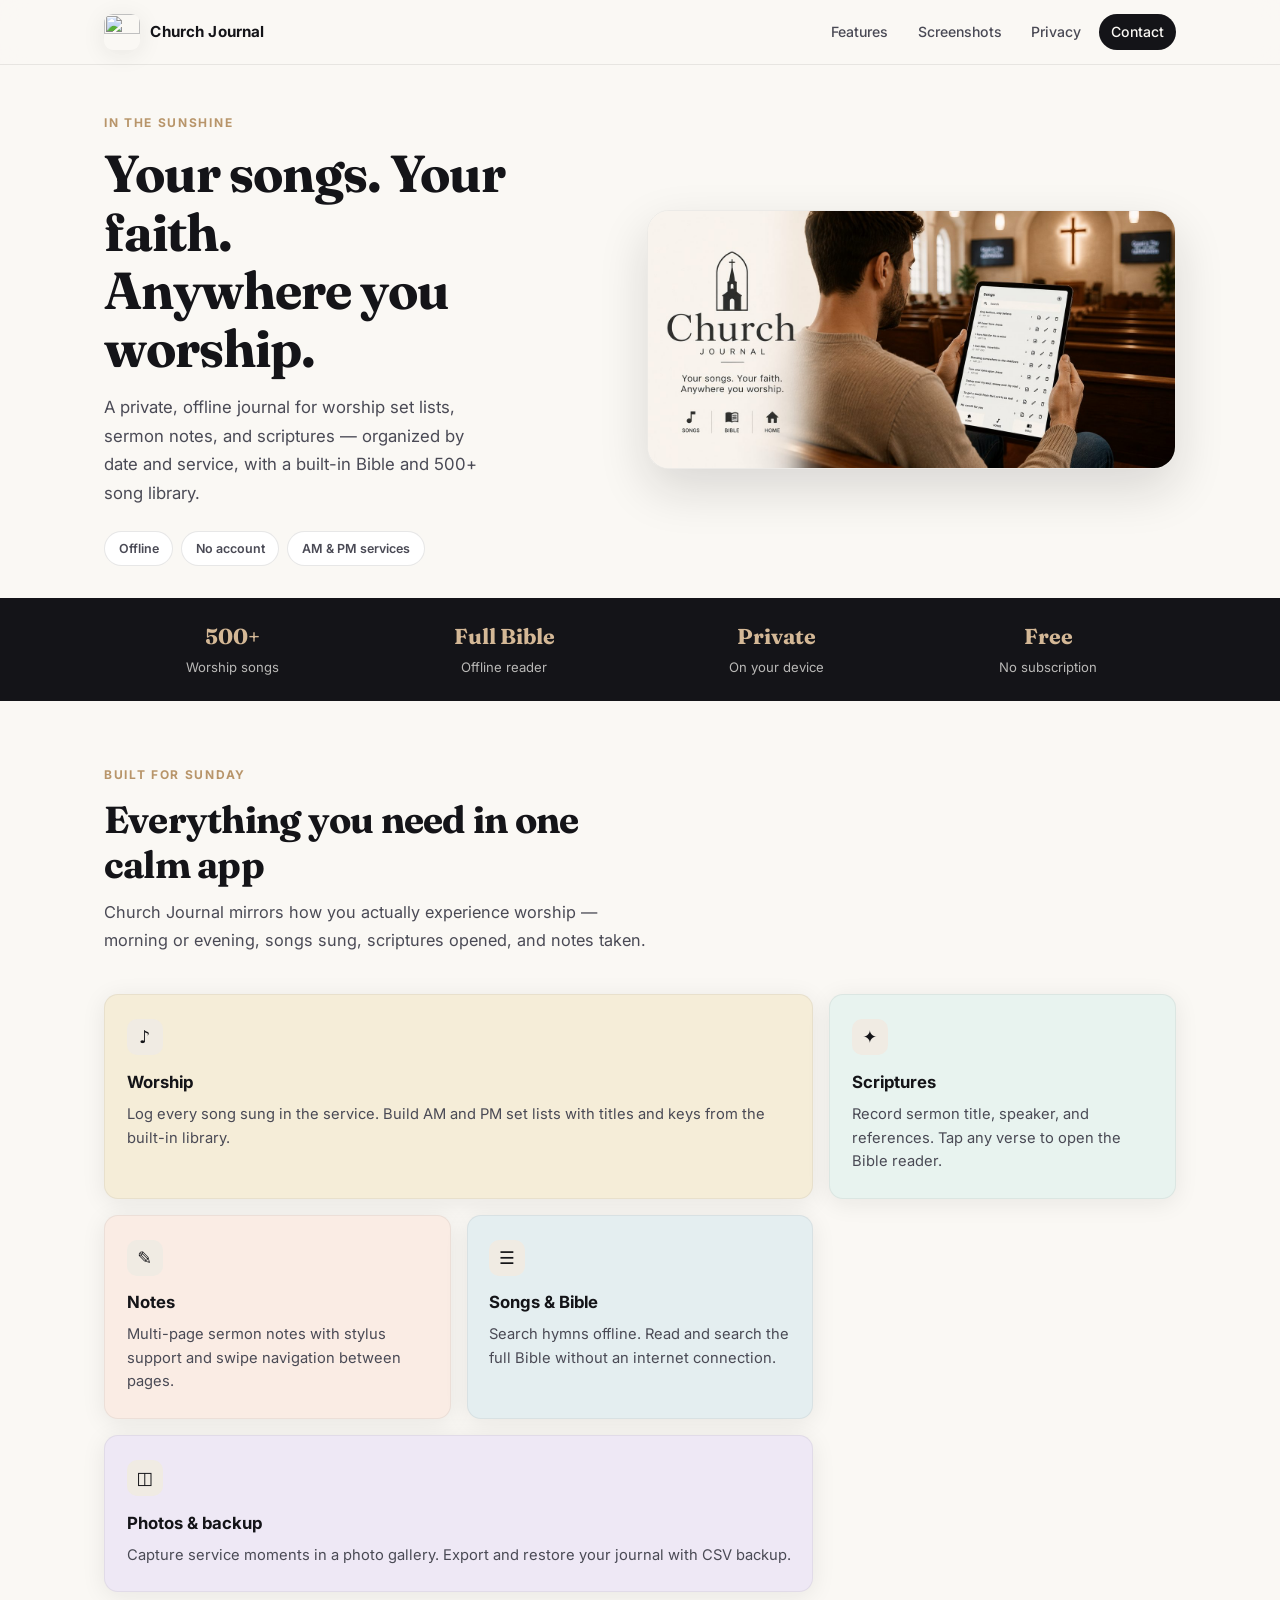
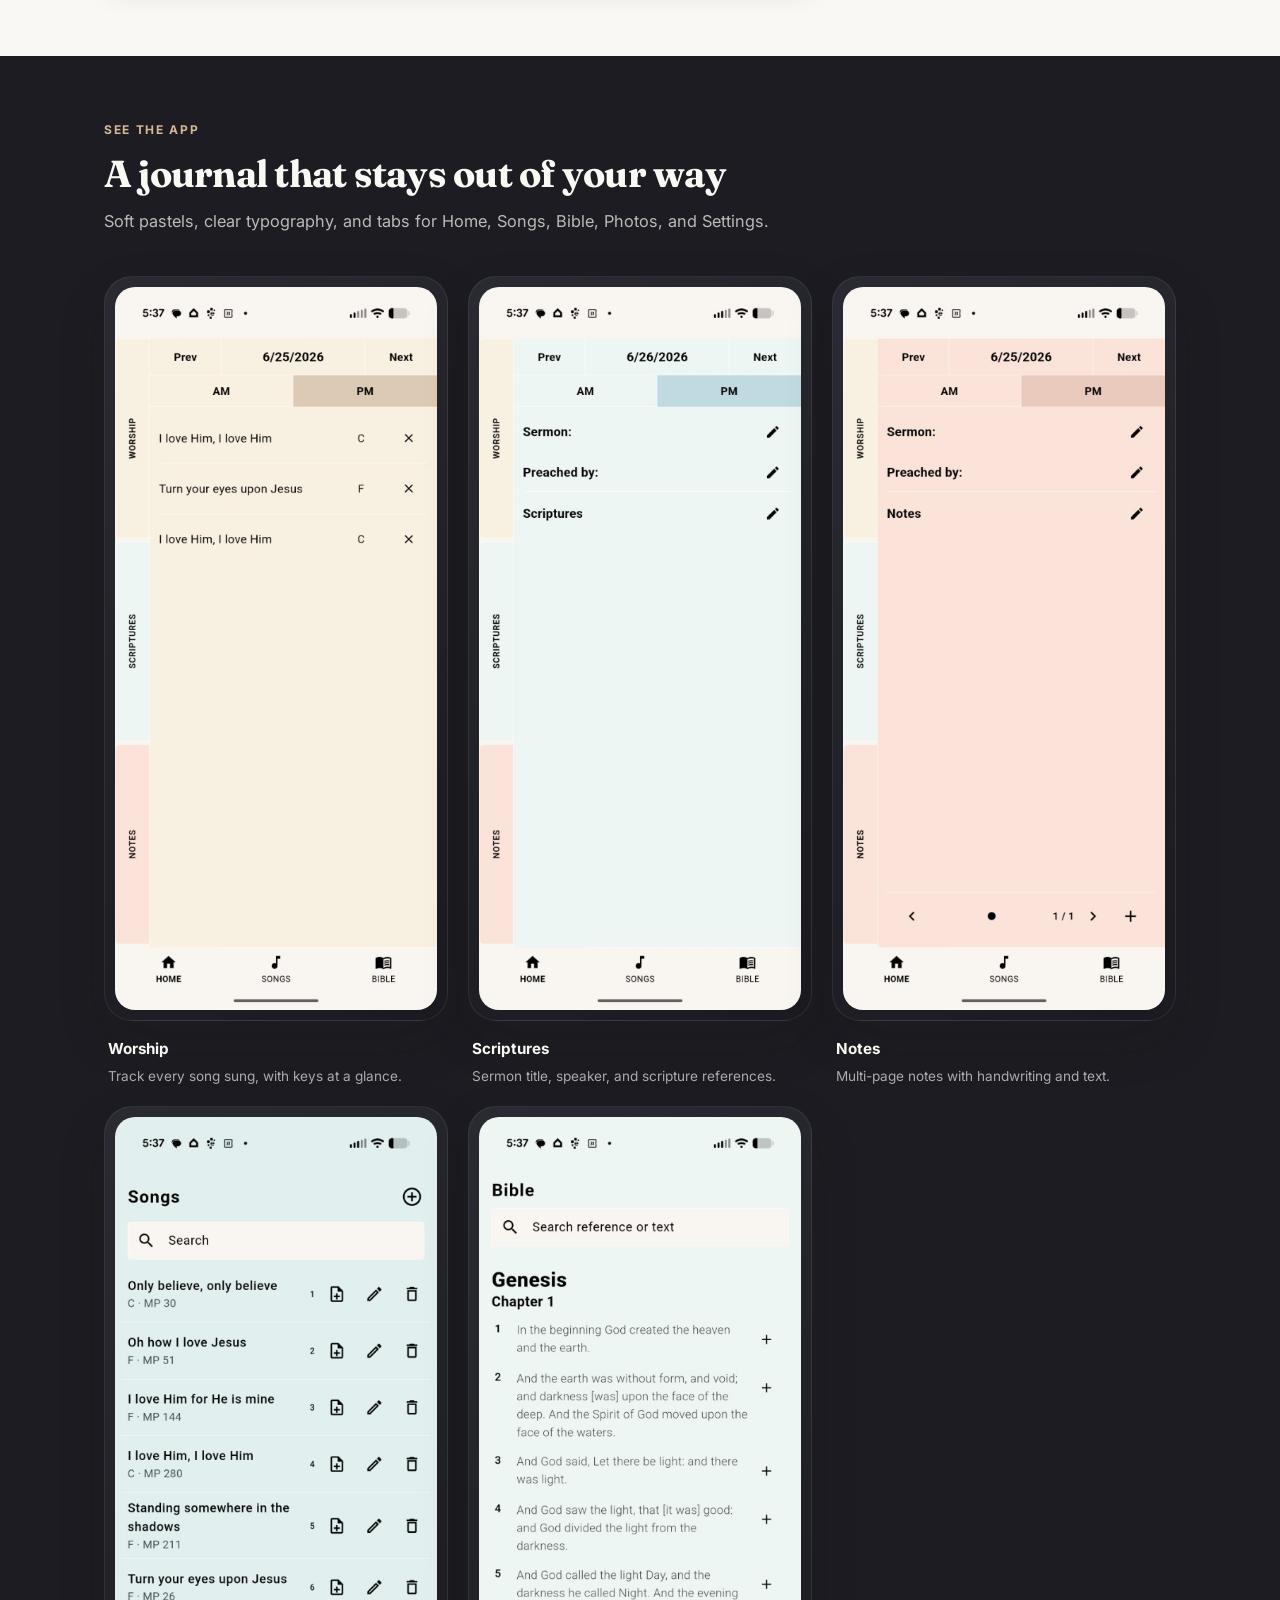
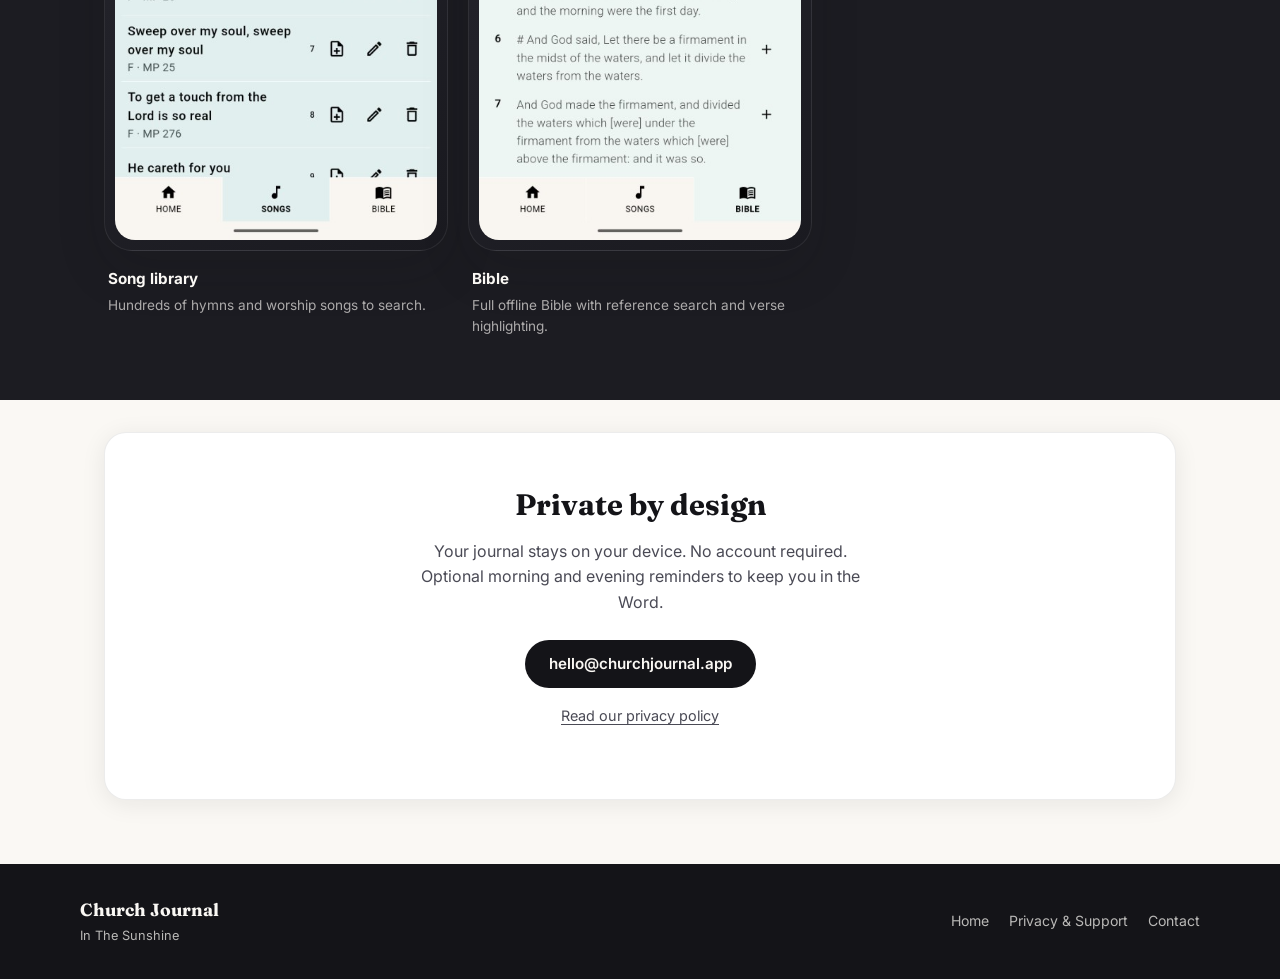
==== commit f27eb97b: "Remove hero fallback image from home page. Co-authored-by: Cursor <cursoragent@cursor.com>" ====
--- a/index.html
+++ b/index.html
@@ -54,17 +54,7 @@
         alt="Church Journal promotional image showing the app in worship"
         width="640"
         height="480"
-        onerror="this.hidden=true; document.getElementById('hero-fallback').hidden=false;"
       >
-      <div id="hero-fallback" class="hero-fallback" hidden>
-        <img
-          src="https://raw.githubusercontent.com/elynrose/daily_light_journal/master/assets/app_icon.png"
-          alt="Church Journal app icon"
-          width="96"
-          height="96"
-        >
-        <p>Church Journal</p>
-      </div>
     </div>
   </section>
 
--- a/styles.css
+++ b/styles.css
@@ -198,25 +198,6 @@
   border: 1px solid rgba(20, 20, 24, 0.06);
 }
 
-.hero-fallback {
-  display: flex;
-  flex-direction: column;
-  align-items: center;
-  justify-content: center;
-  gap: 1rem;
-  min-height: 280px;
-  background: var(--surface);
-  border-radius: var(--radius-lg);
-  box-shadow: var(--shadow);
-  font-family: var(--font-display);
-  font-size: 1.5rem;
-  font-weight: 700;
-}
-
-.hero-fallback img {
-  border-radius: 20px;
-}
-
 /* —— Trust band —— */
 
 .trust-band {
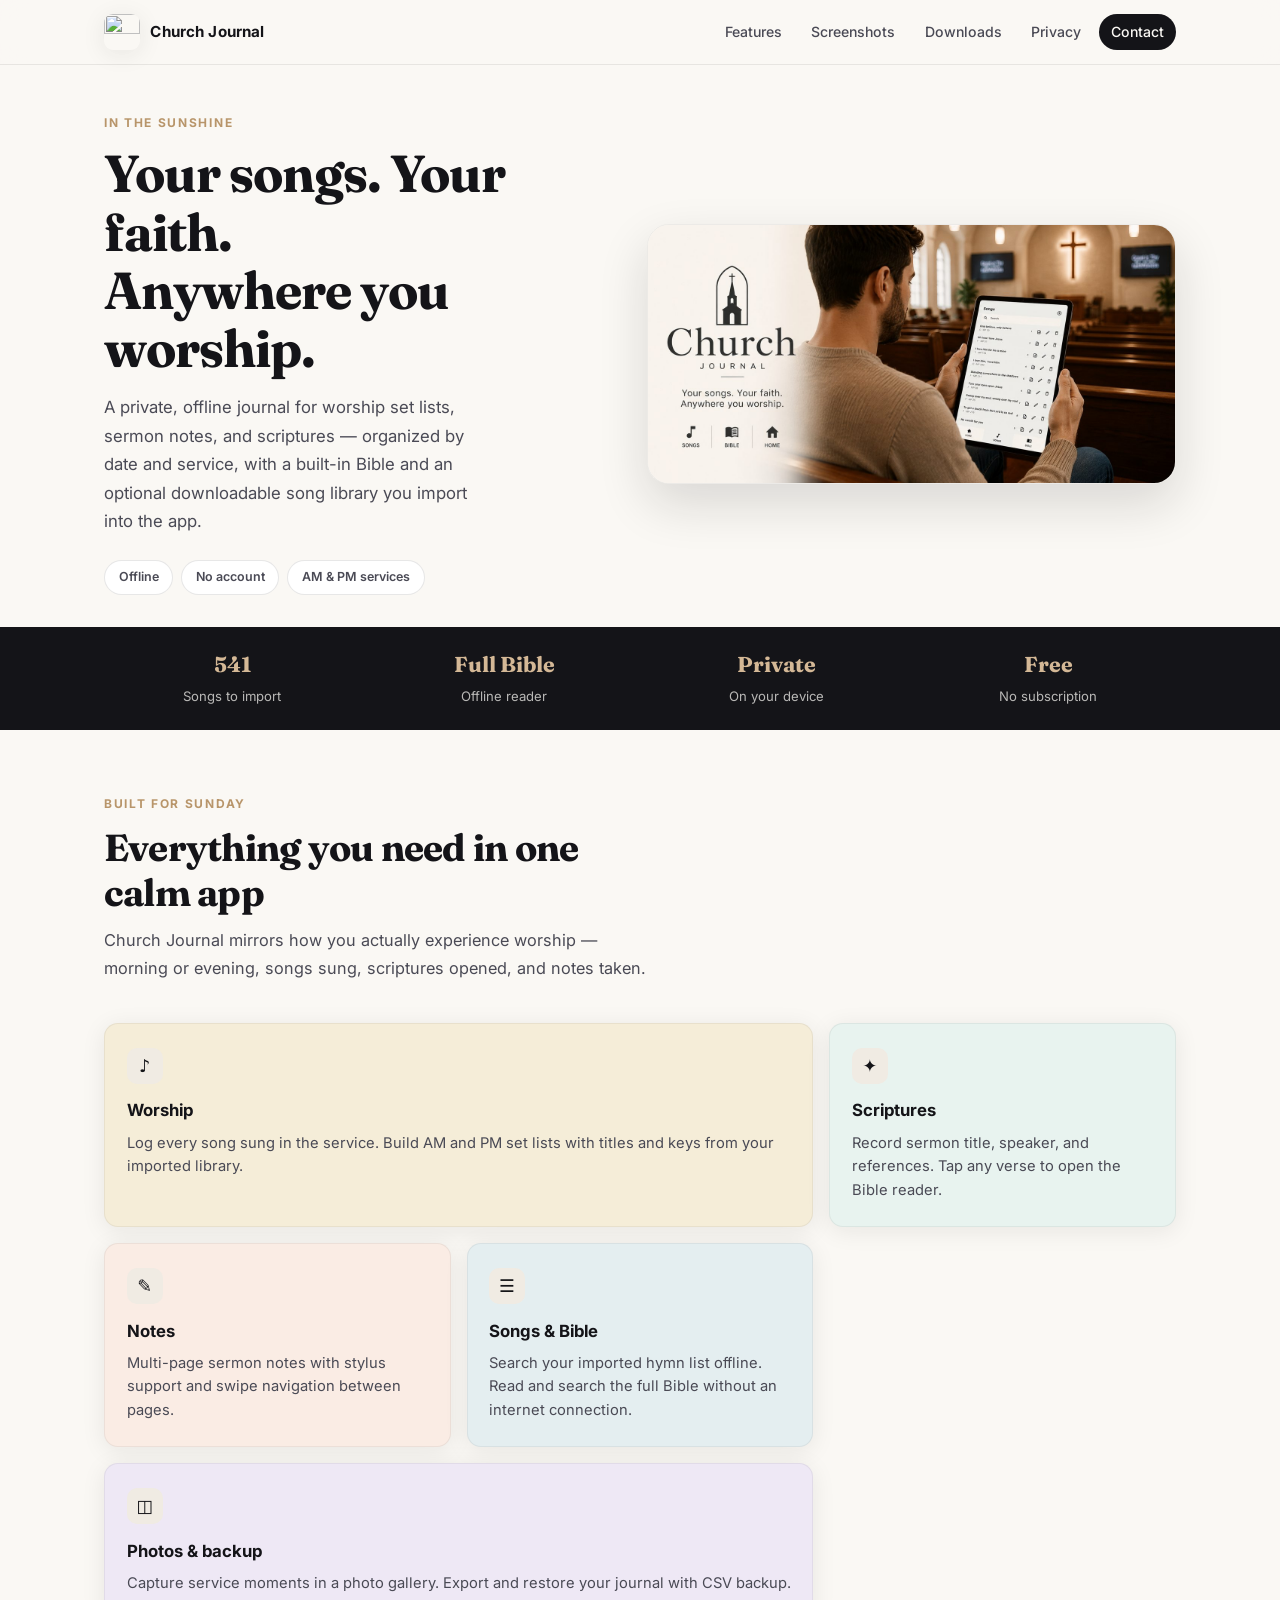
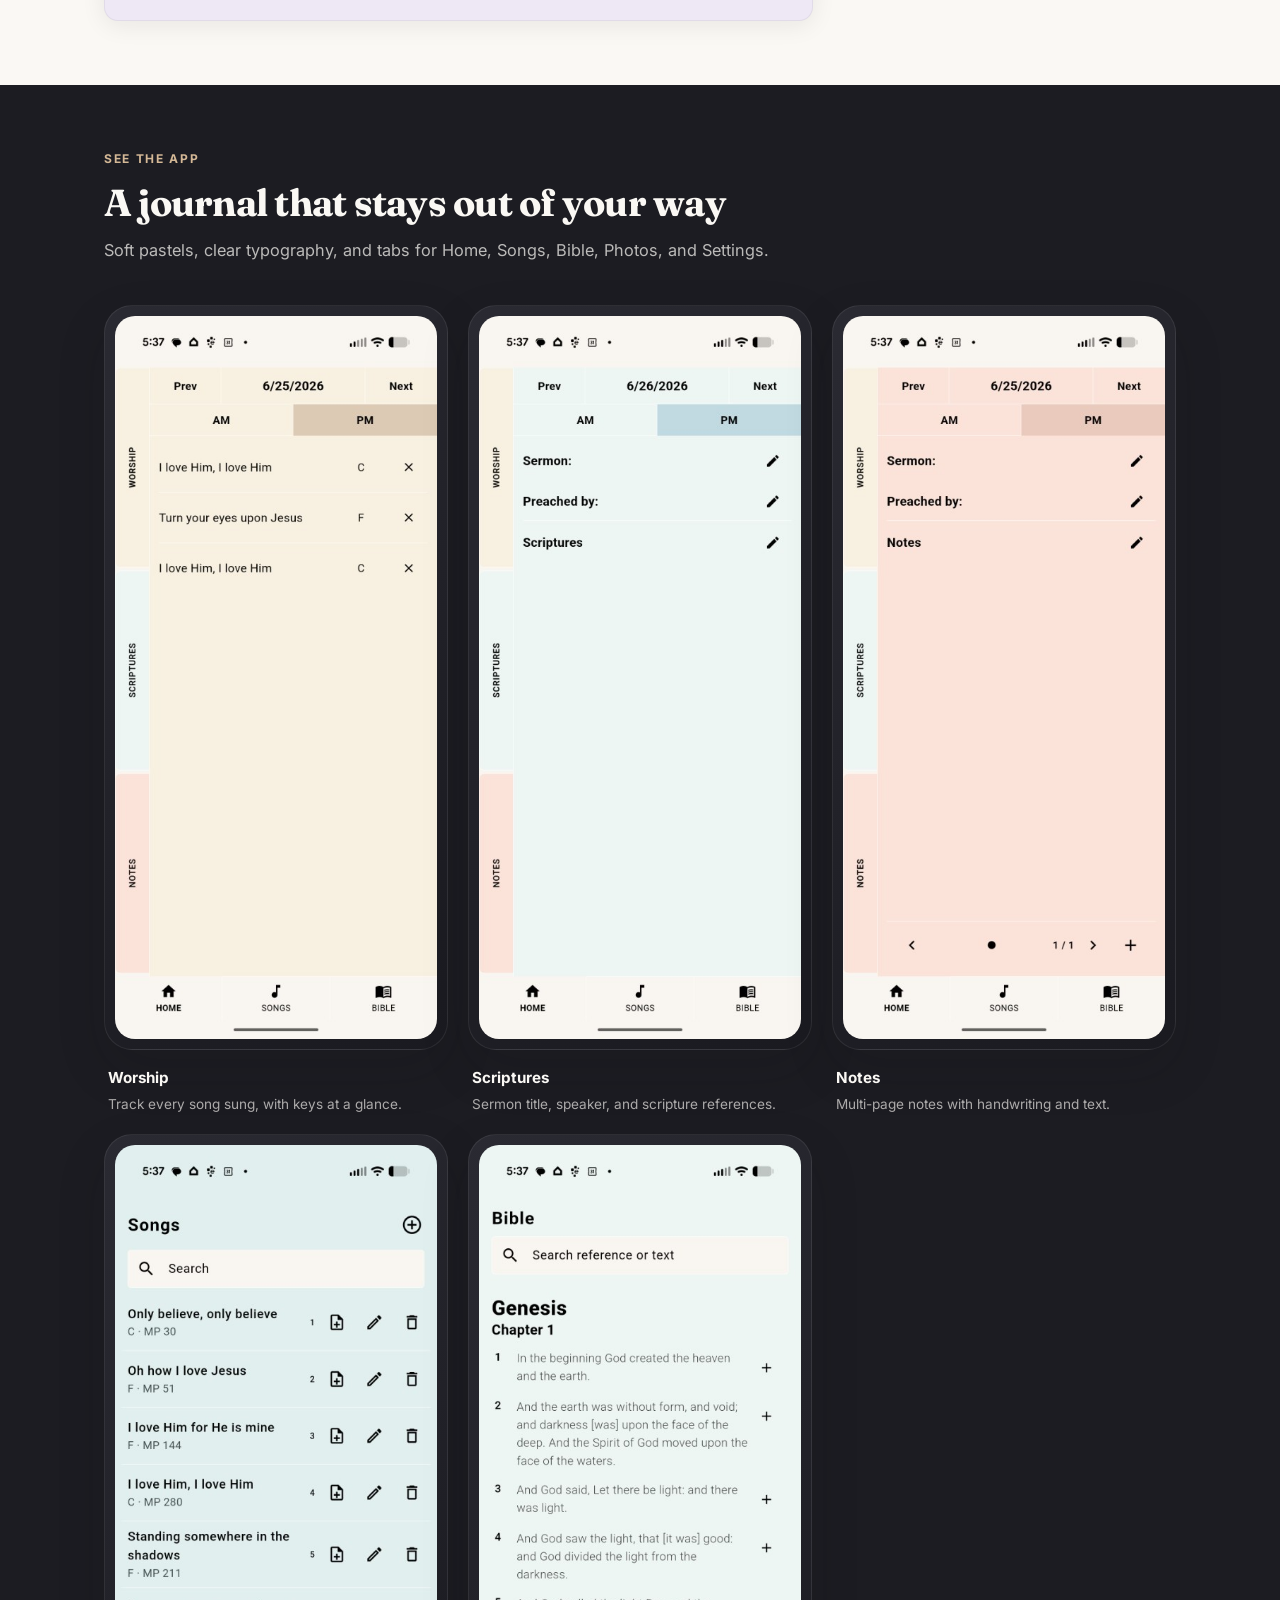
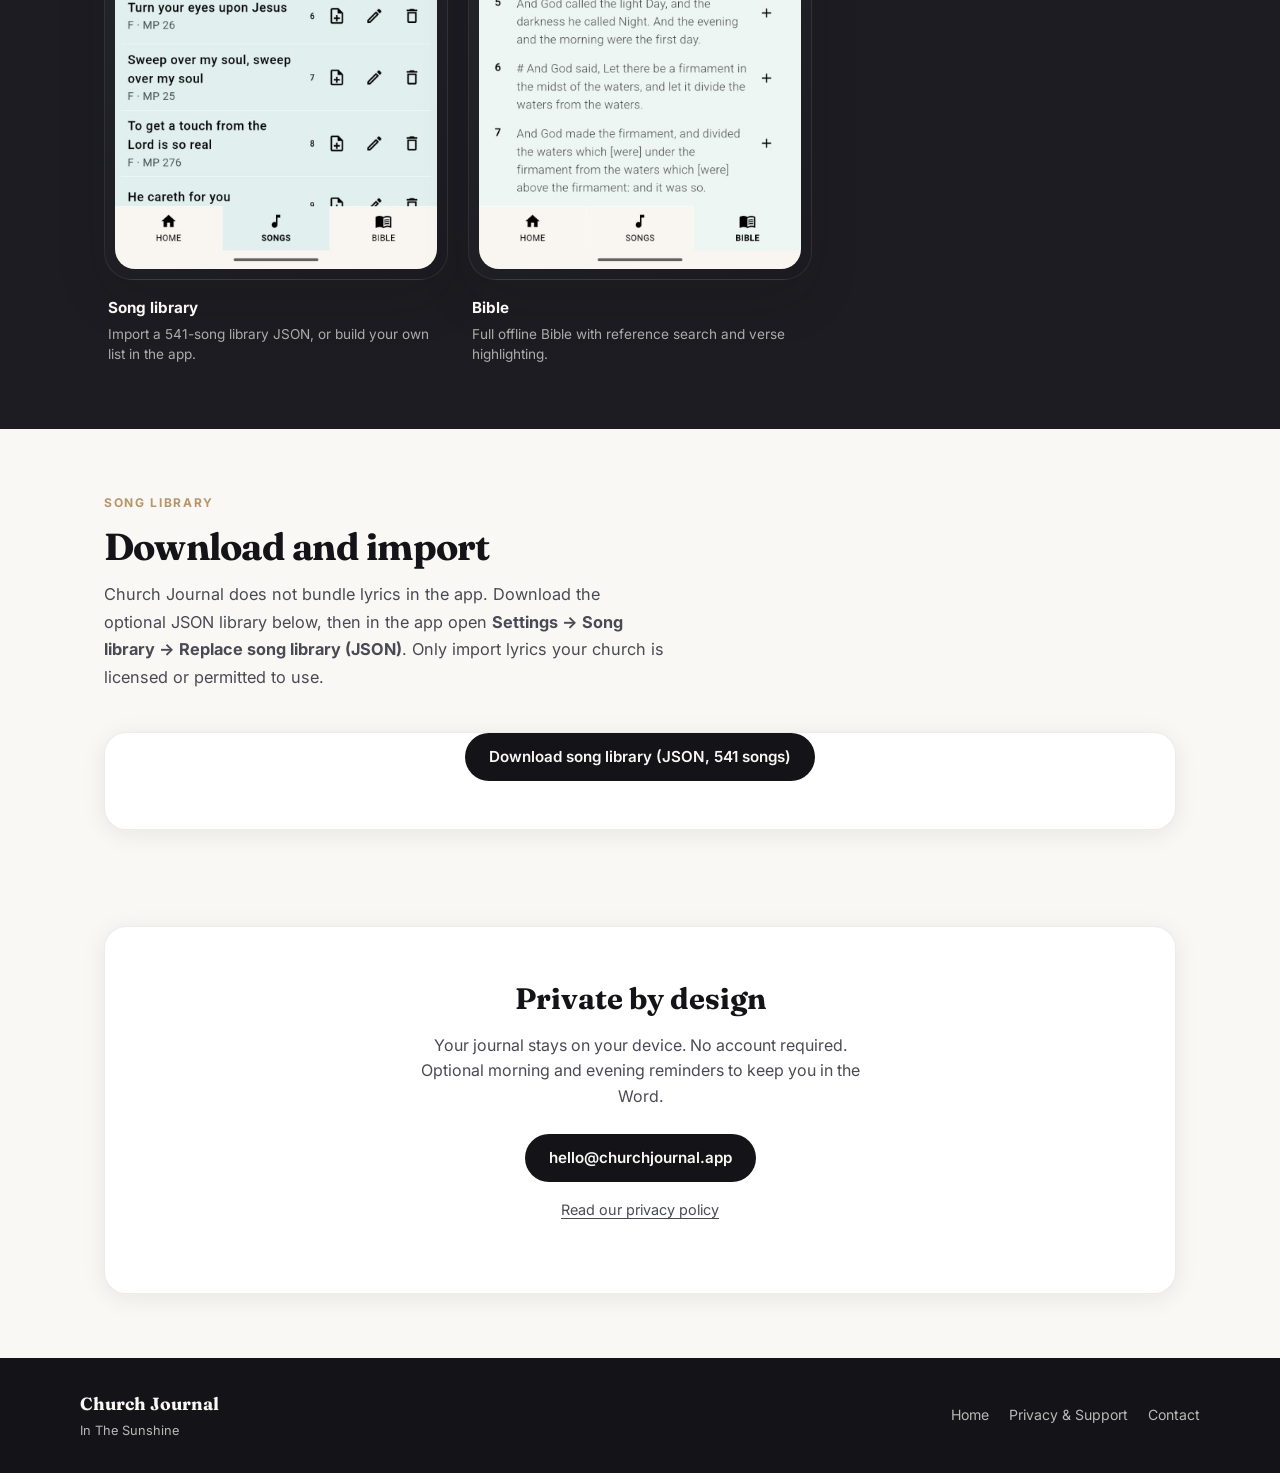
==== commit 353fc881: "Host downloadable song library JSON for app import. Co-authored-by: Cursor <cursoragent@cursor.com>" ====
--- a/index.html
+++ b/index.html
@@ -3,7 +3,7 @@
 <head>
   <meta charset="utf-8">
   <meta name="viewport" content="width=device-width, initial-scale=1">
-  <meta name="description" content="Church Journal — record worship songs, sermon notes, and scriptures by date. Offline Bible and song library included.">
+  <meta name="description" content="Church Journal — offline worship journal with importable song library, sermon notes, scriptures, and Bible.">
   <title>Church Journal — Your church service companion</title>
   <link rel="preconnect" href="https://fonts.googleapis.com">
   <link rel="preconnect" href="https://fonts.gstatic.com" crossorigin>
@@ -26,6 +26,7 @@
       <nav class="topnav" aria-label="Site">
         <a href="#features">Features</a>
         <a href="#screenshots">Screenshots</a>
+        <a href="#downloads">Downloads</a>
         <a href="privacy.html">Privacy</a>
         <a class="topnav-cta" href="mailto:hello@churchjournal.app">Contact</a>
       </nav>
@@ -38,8 +39,8 @@
       <h1>Your songs. Your faith.<br>Anywhere you worship.</h1>
       <p class="hero-lead">
         A private, offline journal for worship set lists, sermon notes, and
-        scriptures — organized by date and service, with a built-in Bible and
-        500+ song library.
+        scriptures — organized by date and service, with a built-in Bible and an
+        optional downloadable song library you import into the app.
       </p>
       <div class="hero-pills">
         <span>Offline</span>
@@ -61,8 +62,8 @@
   <section class="trust-band" aria-label="Highlights">
     <div class="trust-inner">
       <div class="trust-item">
-        <strong>500+</strong>
-        <span>Worship songs</span>
+        <strong>541</strong>
+        <span>Songs to import</span>
       </div>
       <div class="trust-item">
         <strong>Full Bible</strong>
@@ -94,7 +95,7 @@
         <article class="bento-card bento-wide worship">
           <span class="bento-icon" aria-hidden="true">♪</span>
           <h3>Worship</h3>
-          <p>Log every song sung in the service. Build AM and PM set lists with titles and keys from the built-in library.</p>
+          <p>Log every song sung in the service. Build AM and PM set lists with titles and keys from your imported library.</p>
         </article>
         <article class="bento-card scripture">
           <span class="bento-icon" aria-hidden="true">✦</span>
@@ -109,7 +110,7 @@
         <article class="bento-card library">
           <span class="bento-icon" aria-hidden="true">☰</span>
           <h3>Songs &amp; Bible</h3>
-          <p>Search hymns offline. Read and search the full Bible without an internet connection.</p>
+          <p>Search your imported hymn list offline. Read and search the full Bible without an internet connection.</p>
         </article>
         <article class="bento-card bento-wide photos">
           <span class="bento-icon" aria-hidden="true">◫</span>
@@ -165,7 +166,7 @@
           </div>
           <figcaption>
             <h3>Song library</h3>
-            <p>Hundreds of hymns and worship songs to search.</p>
+            <p>Import a 541-song library JSON, or build your own list in the app.</p>
           </figcaption>
         </figure>
 
@@ -178,6 +179,25 @@
             <p>Full offline Bible with reference search and verse highlighting.</p>
           </figcaption>
         </figure>
+      </div>
+    </section>
+
+    <section id="downloads" class="block">
+      <div class="block-head">
+        <p class="eyebrow">Song library</p>
+        <h2>Download and import</h2>
+        <p class="block-lead">
+          Church Journal does not bundle lyrics in the app. Download the optional
+          JSON library below, then in the app open <strong>Settings → Song library → Replace song library (JSON)</strong>.
+          Only import lyrics your church is licensed or permitted to use.
+        </p>
+      </div>
+      <div class="cta-inner" style="padding-top: 0;">
+        <a
+          class="btn btn-primary"
+          href="downloads/songs_library_template.json"
+          download="songs_library_template.json"
+        >Download song library (JSON, 541 songs)</a>
       </div>
     </section>
 
